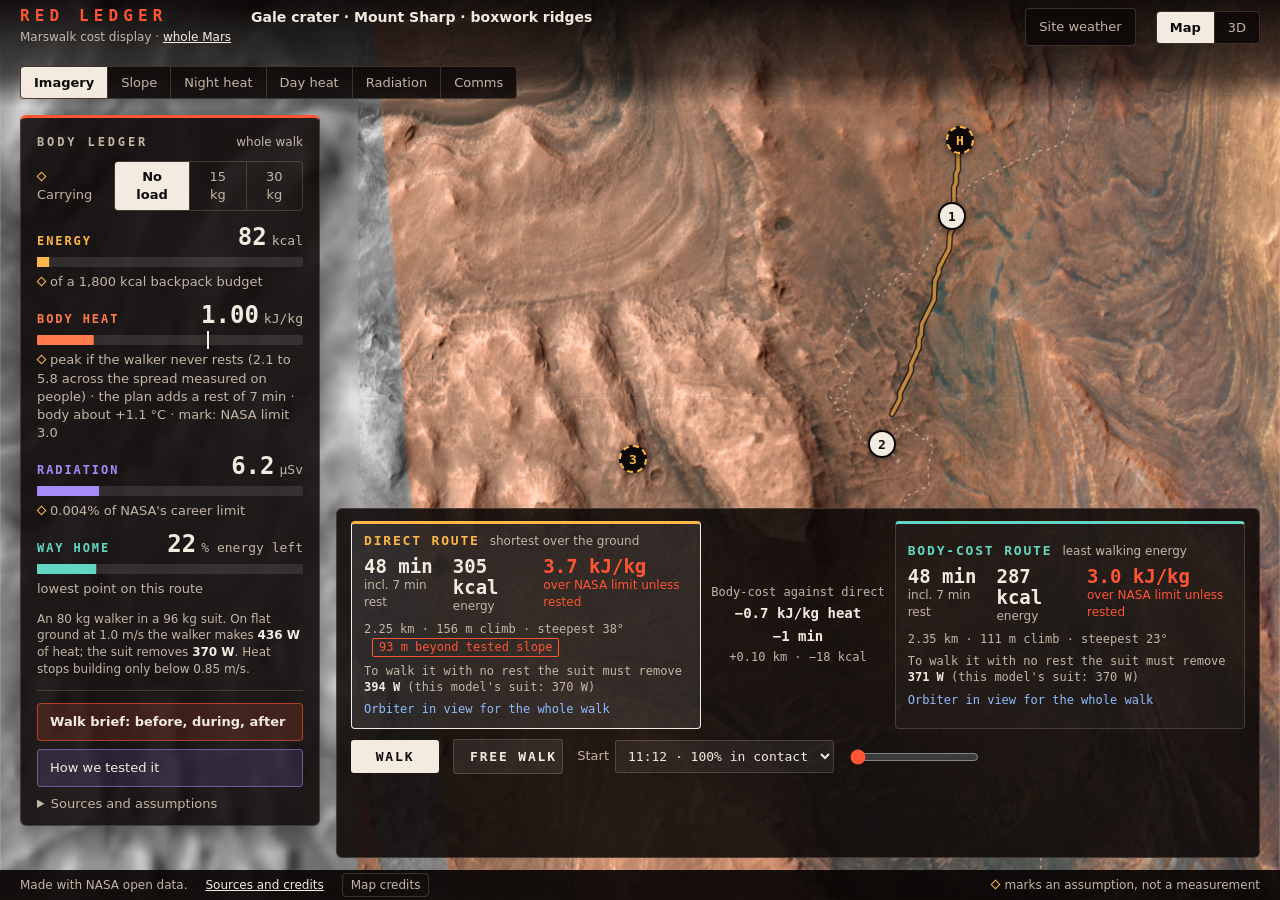
==== classic.html @ f084a5d5 "Start the story redesign: Mars is costly A scroll story over the 3D ground replaces the one-screen p" ====
<!doctype html>
<html lang="en">
<head>
  <meta charset="utf-8">
  <meta name="viewport" content="width=device-width, initial-scale=1">
  <title>Red Ledger: what a Marswalk costs the body</title>
  <meta name="description" content="A helmet display for one Marswalk at Gale crater. Every route is priced in energy, heat, radiation dose and the way back. Made with NASA open data.">
  <link rel="stylesheet" href="vendor/leaflet/leaflet.css">
  <link rel="stylesheet" href="css/view3d.css">
  <link rel="stylesheet" href="css/hud.css">
</head>
<body class="booting">
  <div id="map" aria-label="Map of the walk area at Gale crater, Mars"></div>
  <div id="view3d" hidden></div>
  <div class="visor" aria-hidden="true"></div>

  <header class="top">
    <div class="brand">
      <span class="brand-mark">RED LEDGER</span>
      <span class="brand-sub">Marswalk cost display · <a href="globe.html">whole Mars</a></span>
    </div>
    <div class="site">
      <span class="site-name">Gale crater · Mount Sharp · boxwork ridges</span>
      <span class="site-coord" id="cursor-coord"></span>
    </div>
    <details class="chip-pop" id="weather">
      <summary>Site weather</summary>
      <div class="pop" id="weather-body"></div>
    </details>
    <nav class="overlays" id="views" aria-label="View">
      <button type="button" id="view-map" aria-pressed="true">Map</button>
      <button type="button" id="view-3d" aria-pressed="false" title="The walk on real terrain (key V)">3D</button>
      <button type="button" id="view-follow" aria-pressed="false" hidden>Follow</button>
      <button type="button" id="view-height" aria-pressed="false" hidden>Height ×2</button>
    </nav>
    <nav class="overlays" id="overlays" aria-label="Map overlay"></nav>
  </header>

  <main class="hud">
  <aside class="ledger" aria-label="Body cost along the route">
    <header class="ledger-head">
      <h2>Body ledger</h2>
      <span class="ledger-mode" id="ledger-mode"></span>
    </header>
    <div class="loads">
      <span><i class="assume"></i>Carrying</span>
      <nav id="loads" aria-label="Carried load"></nav>
    </div>
    <div class="bars" id="bars"></div>
    <div class="legend" id="legend" hidden>
      <span class="legend-title" id="legend-title"></span>
      <canvas id="legend-strip" width="200" height="8"></canvas>
      <span class="legend-ticks" id="legend-ticks"></span>
    </div>
    <p class="ledger-note" id="ledger-note">Loading the terrain…</p>
    <div class="ledger-foot">
      <button type="button" id="brief-open" class="brief-open">Walk brief: before, during, after</button>
      <button type="button" id="proof-open">How we tested it</button>
      <details class="sources" id="sources">
        <summary>Sources and assumptions</summary>
        <ul id="sources-list"></ul>
      </details>
    </div>
  </aside>

  <aside class="target" id="target" aria-label="Selected stop" hidden>
    <figure id="target-photo" hidden>
      <img id="target-img" alt="">
      <button id="target-swap" type="button"></button>
      <figcaption id="target-caption"></figcaption>
    </figure>
    <div class="target-body">
      <h3 id="target-name"></h3>
      <p id="target-text"></p>
      <p class="credit" id="target-credit"></p>
    </div>
    <button type="button" class="close" id="target-close" aria-label="Close">×</button>
  </aside>

  <section class="walk" aria-label="Route comparison and walk control">
    <div class="routes" id="routes"></div>
    <div class="scrub">
      <button id="play" type="button" disabled>Walk</button>
      <button id="free" type="button" class="quiet" disabled title="Steer the walker yourself with the arrow keys; the body model runs on the ground you choose">Free walk</button>
      <label class="start" id="start-wrap">Start <select id="start-time" title="Local time on Mars when the walk starts. The share is how much of the body-cost route has a relay orbiter in view."></select></label>
      <input id="progress" type="range" min="0" max="1000" value="0" disabled aria-label="Position along the route">
      <span id="progress-text" class="mono"></span>
    </div>
    <canvas id="profile" aria-label="Elevation profile of the route"></canvas>
  </section>
  </main>

  <dialog class="proof sheet" id="proof" aria-label="Tests of the model against measurements">
    <header>
      <h2>How we tested our own claims</h2>
      <button type="button" class="close" id="proof-close" aria-label="Close">×</button>
    </header>
    <div id="proof-body"></div>
  </dialog>

  <dialog class="proof sheet" id="brief" aria-label="Walk brief">
    <header>
      <h2>Walk brief</h2>
      <button type="button" class="close" id="brief-close" aria-label="Close">×</button>
    </header>
    <div id="brief-body"></div>
  </dialog>

  <footer class="foot">
    <span>Made with NASA open data.</span>
    <a href="CREDITS.md">Sources and credits</a>
    <details class="chip-pop up" id="map-credits">
      <summary>Map credits</summary>
      <div class="pop" id="map-credits-body"></div>
    </details>
    <span class="assume-key"><i class="assume"></i>marks an assumption, not a measurement</span>
  </footer>

  <script src="vendor/leaflet/leaflet.js"></script>
  <script type="module" src="js/app.js"></script>
</body>
</html>
---- vendor/leaflet/leaflet.css ----
/* required styles */

.leaflet-pane,
.leaflet-tile,
.leaflet-marker-icon,
.leaflet-marker-shadow,
.leaflet-tile-container,
.leaflet-pane > svg,
.leaflet-pane > canvas,
.leaflet-zoom-box,
.leaflet-image-layer,
.leaflet-layer {
	position: absolute;
	left: 0;
	top: 0;
	}
.leaflet-container {
	overflow: hidden;
	}
.leaflet-tile,
.leaflet-marker-icon,
.leaflet-marker-shadow {
	-webkit-user-select: none;
	   -moz-user-select: none;
	        user-select: none;
	  -webkit-user-drag: none;
	}
/* Prevents IE11 from highlighting tiles in blue */
.leaflet-tile::selection {
	background: transparent;
}
/* Safari renders non-retina tile on retina better with this, but Chrome is worse */
.leaflet-safari .leaflet-tile {
	image-rendering: -webkit-optimize-contrast;
	}
/* hack that prevents hw layers "stretching" when loading new tiles */
.leaflet-safari .leaflet-tile-container {
	width: 1600px;
	height: 1600px;
	-webkit-transform-origin: 0 0;
	}
.leaflet-marker-icon,
.leaflet-marker-shadow {
	display: block;
	}
/* .leaflet-container svg: reset svg max-width decleration shipped in Joomla! (joomla.org) 3.x */
/* .leaflet-container img: map is broken in FF if you have max-width: 100% on tiles */
.leaflet-container .leaflet-overlay-pane svg {
	max-width: none !important;
	max-height: none !important;
	}
.leaflet-container .leaflet-marker-pane img,
.leaflet-container .leaflet-shadow-pane img,
.leaflet-container .leaflet-tile-pane img,
.leaflet-container img.leaflet-image-layer,
.leaflet-container .leaflet-tile {
	max-width: none !important;
	max-height: none !important;
	width: auto;
	padding: 0;
	}

.leaflet-container img.leaflet-tile {
	/* See: https://bugs.chromium.org/p/chromium/issues/detail?id=600120 */
	mix-blend-mode: plus-lighter;
}

.leaflet-container.leaflet-touch-zoom {
	-ms-touch-action: pan-x pan-y;
	touch-action: pan-x pan-y;
	}
.leaflet-container.leaflet-touch-drag {
	-ms-touch-action: pinch-zoom;
	/* Fallback for FF which doesn't support pinch-zoom */
	touch-action: none;
	touch-action: pinch-zoom;
}
.leaflet-container.leaflet-touch-drag.leaflet-touch-zoom {
	-ms-touch-action: none;
	touch-action: none;
}
.leaflet-container {
	-webkit-tap-highlight-color: transparent;
}
.leaflet-container a {
	-webkit-tap-highlight-color: rgba(51, 181, 229, 0.4);
}
.leaflet-tile {
	filter: inherit;
	visibility: hidden;
	}
.leaflet-tile-loaded {
	visibility: inherit;
	}
.leaflet-zoom-box {
	width: 0;
	height: 0;
	-moz-box-sizing: border-box;
	     box-sizing: border-box;
	z-index: 800;
	}
/* workaround for https://bugzilla.mozilla.org/show_bug.cgi?id=888319 */
.leaflet-overlay-pane svg {
	-moz-user-select: none;
	}

.leaflet-pane         { z-index: 400; }

.leaflet-tile-pane    { z-index: 200; }
.leaflet-overlay-pane { z-index: 400; }
.leaflet-shadow-pane  { z-index: 500; }
.leaflet-marker-pane  { z-index: 600; }
.leaflet-tooltip-pane   { z-index: 650; }
.leaflet-popup-pane   { z-index: 700; }

.leaflet-map-pane canvas { z-index: 100; }
.leaflet-map-pane svg    { z-index: 200; }

.leaflet-vml-shape {
	width: 1px;
	height: 1px;
	}
.lvml {
	behavior: url(#default#VML);
	display: inline-block;
	position: absolute;
	}


/* control positioning */

.leaflet-control {
	position: relative;
	z-index: 800;
	pointer-events: visiblePainted; /* IE 9-10 doesn't have auto */
	pointer-events: auto;
	}
.leaflet-top,
.leaflet-bottom {
	position: absolute;
	z-index: 1000;
	pointer-events: none;
	}
.leaflet-top {
	top: 0;
	}
.leaflet-right {
	right: 0;
	}
.leaflet-bottom {
	bottom: 0;
	}
.leaflet-left {
	left: 0;
	}
.leaflet-control {
	float: left;
	clear: both;
	}
.leaflet-right .leaflet-control {
	float: right;
	}
.leaflet-top .leaflet-control {
	margin-top: 10px;
	}
.leaflet-bottom .leaflet-control {
	margin-bottom: 10px;
	}
.leaflet-left .leaflet-control {
	margin-left: 10px;
	}
.leaflet-right .leaflet-control {
	margin-right: 10px;
	}


/* zoom and fade animations */

.leaflet-fade-anim .leaflet-popup {
	opacity: 0;
	-webkit-transition: opacity 0.2s linear;
	   -moz-transition: opacity 0.2s linear;
	        transition: opacity 0.2s linear;
	}
.leaflet-fade-anim .leaflet-map-pane .leaflet-popup {
	opacity: 1;
	}
.leaflet-zoom-animated {
	-webkit-transform-origin: 0 0;
	    -ms-transform-origin: 0 0;
	        transform-origin: 0 0;
	}
svg.leaflet-zoom-animated {
	will-change: transform;
}

.leaflet-zoom-anim .leaflet-zoom-animated {
	-webkit-transition: -webkit-transform 0.25s cubic-bezier(0,0,0.25,1);
	   -moz-transition:    -moz-transform 0.25s cubic-bezier(0,0,0.25,1);
	        transition:         transform 0.25s cubic-bezier(0,0,0.25,1);
	}
.leaflet-zoom-anim .leaflet-tile,
.leaflet-pan-anim .leaflet-tile {
	-webkit-transition: none;
	   -moz-transition: none;
	        transition: none;
	}

.leaflet-zoom-anim .leaflet-zoom-hide {
	visibility: hidden;
	}


/* cursors */

.leaflet-interactive {
	cursor: pointer;
	}
.leaflet-grab {
	cursor: -webkit-grab;
	cursor:    -moz-grab;
	cursor:         grab;
	}
.leaflet-crosshair,
.leaflet-crosshair .leaflet-interactive {
	cursor: crosshair;
	}
.leaflet-popup-pane,
.leaflet-control {
	cursor: auto;
	}
.leaflet-dragging .leaflet-grab,
.leaflet-dragging .leaflet-grab .leaflet-interactive,
.leaflet-dragging .leaflet-marker-draggable {
	cursor: move;
	cursor: -webkit-grabbing;
	cursor:    -moz-grabbing;
	cursor:         grabbing;
	}

/* marker & overlays interactivity */
.leaflet-marker-icon,
.leaflet-marker-shadow,
.leaflet-image-layer,
.leaflet-pane > svg path,
.leaflet-tile-container {
	pointer-events: none;
	}

.leaflet-marker-icon.leaflet-interactive,
.leaflet-image-layer.leaflet-interactive,
.leaflet-pane > svg path.leaflet-interactive,
svg.leaflet-image-layer.leaflet-interactive path {
	pointer-events: visiblePainted; /* IE 9-10 doesn't have auto */
	pointer-events: auto;
	}

/* visual tweaks */

.leaflet-container {
	background: #ddd;
	outline-offset: 1px;
	}
.leaflet-container a {
	color: #0078A8;
	}
.leaflet-zoom-box {
	border: 2px dotted #38f;
	background: rgba(255,255,255,0.5);
	}


/* general typography */
.leaflet-container {
	font-family: "Helvetica Neue", Arial, Helvetica, sans-serif;
	font-size: 12px;
	font-size: 0.75rem;
	line-height: 1.5;
	}


/* general toolbar styles */

.leaflet-bar {
	box-shadow: 0 1px 5px rgba(0,0,0,0.65);
	border-radius: 4px;
	}
.leaflet-bar a {
	background-color: #fff;
	border-bottom: 1px solid #ccc;
	width: 26px;
	height: 26px;
	line-height: 26px;
	display: block;
	text-align: center;
	text-decoration: none;
	color: black;
	}
.leaflet-bar a,
.leaflet-control-layers-toggle {
	background-position: 50% 50%;
	background-repeat: no-repeat;
	display: block;
	}
.leaflet-bar a:hover,
.leaflet-bar a:focus {
	background-color: #f4f4f4;
	}
.leaflet-bar a:first-child {
	border-top-left-radius: 4px;
	border-top-right-radius: 4px;
	}
.leaflet-bar a:last-child {
	border-bottom-left-radius: 4px;
	border-bottom-right-radius: 4px;
	border-bottom: none;
	}
.leaflet-bar a.leaflet-disabled {
	cursor: default;
	background-color: #f4f4f4;
	color: #bbb;
	}

.leaflet-touch .leaflet-bar a {
	width: 30px;
	height: 30px;
	line-height: 30px;
	}
.leaflet-touch .leaflet-bar a:first-child {
	border-top-left-radius: 2px;
	border-top-right-radius: 2px;
	}
.leaflet-touch .leaflet-bar a:last-child {
	border-bottom-left-radius: 2px;
	border-bottom-right-radius: 2px;
	}

/* zoom control */

.leaflet-control-zoom-in,
.leaflet-control-zoom-out {
	font: bold 18px 'Lucida Console', Monaco, monospace;
	text-indent: 1px;
	}

.leaflet-touch .leaflet-control-zoom-in, .leaflet-touch .leaflet-control-zoom-out  {
	font-size: 22px;
	}


/* layers control */

.leaflet-control-layers {
	box-shadow: 0 1px 5px rgba(0,0,0,0.4);
	background: #fff;
	border-radius: 5px;
	}
.leaflet-control-layers-toggle {
	background-image: url(images/layers.png);
	width: 36px;
	height: 36px;
	}
.leaflet-retina .leaflet-control-layers-toggle {
	background-image: url(images/layers-2x.png);
	background-size: 26px 26px;
	}
.leaflet-touch .leaflet-control-layers-toggle {
	width: 44px;
	height: 44px;
	}
.leaflet-control-layers .leaflet-control-layers-list,
.leaflet-control-layers-expanded .leaflet-control-layers-toggle {
	display: none;
	}
.leaflet-control-layers-expanded .leaflet-control-layers-list {
	display: block;
	position: relative;
	}
.leaflet-control-layers-expanded {
	padding: 6px 10px 6px 6px;
	color: #333;
	background: #fff;
	}
.leaflet-control-layers-scrollbar {
	overflow-y: scroll;
	overflow-x: hidden;
	padding-right: 5px;
	}
.leaflet-control-layers-selector {
	margin-top: 2px;
	position: relative;
	top: 1px;
	}
.leaflet-control-layers label {
	display: block;
	font-size: 13px;
	font-size: 1.08333em;
	}
.leaflet-control-layers-separator {
	height: 0;
	border-top: 1px solid #ddd;
	margin: 5px -10px 5px -6px;
	}

/* Default icon URLs */
.leaflet-default-icon-path { /* used only in path-guessing heuristic, see L.Icon.Default */
	background-image: url(images/marker-icon.png);
	}


/* attribution and scale controls */

.leaflet-container .leaflet-control-attribution {
	background: #fff;
	background: rgba(255, 255, 255, 0.8);
	margin: 0;
	}
.leaflet-control-attribution,
.leaflet-control-scale-line {
	padding: 0 5px;
	color: #333;
	line-height: 1.4;
	}
.leaflet-control-attribution a {
	text-decoration: none;
	}
.leaflet-control-attribution a:hover,
.leaflet-control-attribution a:focus {
	text-decoration: underline;
	}
.leaflet-attribution-flag {
	display: inline !important;
	vertical-align: baseline !important;
	width: 1em;
	height: 0.6669em;
	}
.leaflet-left .leaflet-control-scale {
	margin-left: 5px;
	}
.leaflet-bottom .leaflet-control-scale {
	margin-bottom: 5px;
	}
.leaflet-control-scale-line {
	border: 2px solid #777;
	border-top: none;
	line-height: 1.1;
	padding: 2px 5px 1px;
	white-space: nowrap;
	-moz-box-sizing: border-box;
	     box-sizing: border-box;
	background: rgba(255, 255, 255, 0.8);
	text-shadow: 1px 1px #fff;
	}
.leaflet-control-scale-line:not(:first-child) {
	border-top: 2px solid #777;
	border-bottom: none;
	margin-top: -2px;
	}
.leaflet-control-scale-line:not(:first-child):not(:last-child) {
	border-bottom: 2px solid #777;
	}

.leaflet-touch .leaflet-control-attribution,
.leaflet-touch .leaflet-control-layers,
.leaflet-touch .leaflet-bar {
	box-shadow: none;
	}
.leaflet-touch .leaflet-control-layers,
.leaflet-touch .leaflet-bar {
	border: 2px solid rgba(0,0,0,0.2);
	background-clip: padding-box;
	}


/* popup */

.leaflet-popup {
	position: absolute;
	text-align: center;
	margin-bottom: 20px;
	}
.leaflet-popup-content-wrapper {
	padding: 1px;
	text-align: left;
	border-radius: 12px;
	}
.leaflet-popup-content {
	margin: 13px 24px 13px 20px;
	line-height: 1.3;
	font-size: 13px;
	font-size: 1.08333em;
	min-height: 1px;
	}
.leaflet-popup-content p {
	margin: 17px 0;
	margin: 1.3em 0;
	}
.leaflet-popup-tip-container {
	width: 40px;
	height: 20px;
	position: absolute;
	left: 50%;
	margin-top: -1px;
	margin-left: -20px;
	overflow: hidden;
	pointer-events: none;
	}
.leaflet-popup-tip {
	width: 17px;
	height: 17px;
	padding: 1px;

	margin: -10px auto 0;
	pointer-events: auto;

	-webkit-transform: rotate(45deg);
	   -moz-transform: rotate(45deg);
	    -ms-transform: rotate(45deg);
	        transform: rotate(45deg);
	}
.leaflet-popup-content-wrapper,
.leaflet-popup-tip {
	background: white;
	color: #333;
	box-shadow: 0 3px 14px rgba(0,0,0,0.4);
	}
.leaflet-container a.leaflet-popup-close-button {
	position: absolute;
	top: 0;
	right: 0;
	border: none;
	text-align: center;
	width: 24px;
	height: 24px;
	font: 16px/24px Tahoma, Verdana, sans-serif;
	color: #757575;
	text-decoration: none;
	background: transparent;
	}
.leaflet-container a.leaflet-popup-close-button:hover,
.leaflet-container a.leaflet-popup-close-button:focus {
	color: #585858;
	}
.leaflet-popup-scrolled {
	overflow: auto;
	}

.leaflet-oldie .leaflet-popup-content-wrapper {
	-ms-zoom: 1;
	}
.leaflet-oldie .leaflet-popup-tip {
	width: 24px;
	margin: 0 auto;

	-ms-filter: "progid:DXImageTransform.Microsoft.Matrix(M11=0.70710678, M12=0.70710678, M21=-0.70710678, M22=0.70710678)";
	filter: progid:DXImageTransform.Microsoft.Matrix(M11=0.70710678, M12=0.70710678, M21=-0.70710678, M22=0.70710678);
	}

.leaflet-oldie .leaflet-control-zoom,
.leaflet-oldie .leaflet-control-layers,
.leaflet-oldie .leaflet-popup-content-wrapper,
.leaflet-oldie .leaflet-popup-tip {
	border: 1px solid #999;
	}


/* div icon */

.leaflet-div-icon {
	background: #fff;
	border: 1px solid #666;
	}


/* Tooltip */
/* Base styles for the element that has a tooltip */
.leaflet-tooltip {
	position: absolute;
	padding: 6px;
	background-color: #fff;
	border: 1px solid #fff;
	border-radius: 3px;
	color: #222;
	white-space: nowrap;
	-webkit-user-select: none;
	-moz-user-select: none;
	-ms-user-select: none;
	user-select: none;
	pointer-events: none;
	box-shadow: 0 1px 3px rgba(0,0,0,0.4);
	}
.leaflet-tooltip.leaflet-interactive {
	cursor: pointer;
	pointer-events: auto;
	}
.leaflet-tooltip-top:before,
.leaflet-tooltip-bottom:before,
.leaflet-tooltip-left:before,
.leaflet-tooltip-right:before {
	position: absolute;
	pointer-events: none;
	border: 6px solid transparent;
	background: transparent;
	content: "";
	}

/* Directions */

.leaflet-tooltip-bottom {
	margin-top: 6px;
}
.leaflet-tooltip-top {
	margin-top: -6px;
}
.leaflet-tooltip-bottom:before,
.leaflet-tooltip-top:before {
	left: 50%;
	margin-left: -6px;
	}
.leaflet-tooltip-top:before {
	bottom: 0;
	margin-bottom: -12px;
	border-top-color: #fff;
	}
.leaflet-tooltip-bottom:before {
	top: 0;
	margin-top: -12px;
	margin-left: -6px;
	border-bottom-color: #fff;
	}
.leaflet-tooltip-left {
	margin-left: -6px;
}
.leaflet-tooltip-right {
	margin-left: 6px;
}
.leaflet-tooltip-left:before,
.leaflet-tooltip-right:before {
	top: 50%;
	margin-top: -6px;
	}
.leaflet-tooltip-left:before {
	right: 0;
	margin-right: -12px;
	border-left-color: #fff;
	}
.leaflet-tooltip-right:before {
	left: 0;
	margin-left: -12px;
	border-right-color: #fff;
	}

/* Printing */

@media print {
	/* Prevent printers from removing background-images of controls. */
	.leaflet-control {
		-webkit-print-color-adjust: exact;
		print-color-adjust: exact;
		}
	}
---- css/view3d.css ----
/* Styles for the 3D view. Everything lives inside .v3d-root, which fills the
   container the page gives it. The variables match css/hud.css; the fallbacks
   let this file work on its own. */

/* The 3D view fades in over the map when it opens, so the flat map seems
   to tilt into the ground instead of cutting to it. */
.v3d-root {
  position: absolute;
  inset: 0;
  overflow: hidden;
  transition: opacity 350ms var(--ease-out, cubic-bezier(0.23, 1, 0.32, 1));
  background: var(--bg, #0c0908);
  color: var(--text, #f3ebe0);
  font: 12px/1.4 var(--sans, system-ui, -apple-system, "Segoe UI", Roboto, "Noto Sans", sans-serif);
}

.v3d-canvas {
  position: absolute;
  inset: 0;
  width: 100%;
  height: 100%;
  display: block;
  touch-action: none;
  cursor: grab;
}
.v3d-canvas:active { cursor: grabbing; }

/* Shown instead of the view when WebGL is missing. */
.v3d-msg {
  position: absolute;
  inset: 0;
  margin: 0;
  display: grid;
  place-items: center;
  padding: 24px;
  text-align: center;
  color: var(--dim, #c4b5a5);
  font-size: 15px;
}

.v3d-badge {
  position: absolute;
  top: 78px;
  right: 20px;
  padding: 6px 10px;
  border: 1px solid var(--amber, #ffb547);
  border-radius: 4px;
  background: var(--panel, rgba(14, 10, 8, 0.88));
  color: var(--amber, #ffb547);
  font: 700 13px/1 var(--mono, ui-monospace, "DejaVu Sans Mono", Menlo, Consolas, monospace);
  letter-spacing: 0.06em;
  pointer-events: none;
}
.v3d-badge[hidden] { display: none; }

.v3d-compass {
  position: absolute;
  top: 78px;
  left: 20px;
  width: 44px;
  height: 44px;
  border: 1px solid var(--line, rgba(255, 214, 190, 0.18));
  border-radius: 50%;
  background: var(--panel-quiet, rgba(14, 10, 8, 0.72));
  pointer-events: none;
}
/* The needle turns so its red end points at north on screen. */
.v3d-compass-needle {
  position: absolute;
  inset: 5px;
  transform-origin: 50% 50%;
}
.v3d-compass-needle::before {
  content: "N";
  position: absolute;
  top: -1px;
  left: 0;
  right: 0;
  text-align: center;
  font: 700 11px/1 var(--mono, ui-monospace, "DejaVu Sans Mono", Menlo, Consolas, monospace);
  color: var(--red, #ff5533);
}
.v3d-compass-needle::after {
  content: "";
  position: absolute;
  top: 14px;
  bottom: 4px;
  left: calc(50% - 1px);
  width: 2px;
  background: linear-gradient(to bottom, var(--red, #ff5533), var(--dim, #c4b5a5));
  border-radius: 1px;
}

.v3d-credit,
.v3d-hint {
  position: absolute;
  padding: 3px 8px;
  border-radius: 3px;
  background: var(--panel-quiet, rgba(14, 10, 8, 0.72));
  color: var(--dim, #c4b5a5);
  font-size: 11px;
  pointer-events: none;
}
.v3d-credit { left: 20px; bottom: 40px; max-width: calc(100% - 40px); }
.v3d-hint { right: 20px; bottom: 40px; }

@media (max-width: 700px) {
  .v3d-hint { display: none; }
  .v3d-credit { bottom: 8px; left: 8px; font-size: 10px; }
  .v3d-badge { right: 8px; }
  .v3d-compass { left: 8px; }
}

/* One line of render facts, only added when the page address has "v3debug". */
.v3d-debug {
  position: absolute;
  left: 0;
  right: 0;
  bottom: 64px; /* above the credit line and the hint */
  padding: 3px 8px;
  background: rgba(0, 0, 0, 0.75);
  color: #bfe;
  font: 10px/1.3 var(--mono, ui-monospace, "DejaVu Sans Mono", Menlo, Consolas, monospace);
  overflow-wrap: anywhere;
  pointer-events: none;
  z-index: 5;
}

@starting-style { .v3d-root { opacity: 0; } }
/* Opened with the V key: no fade. */
.v3d-instant .v3d-root { transition: none; }
---- css/hud.css ----
:root {
  --bg: #0c0908;
  --panel: rgba(14, 10, 8, 0.88);
  --panel-quiet: rgba(14, 10, 8, 0.72);
  --line: rgba(255, 214, 190, 0.18);
  --text: #f3ebe0;
  --dim: #c4b5a5;
  --red: #ff5533;
  --amber: #ffb547;
  --ok: #63d6c1;
  --violet: #a78bfa;
  --mono: ui-monospace, "SFMono-Regular", "DejaVu Sans Mono", Menlo, Consolas, monospace;
  --sans: system-ui, -apple-system, "Segoe UI", Roboto, "Noto Sans", sans-serif;
  --left: clamp(300px, 22vw, 400px);
  --right: clamp(280px, 20vw, 360px);
  --top: 64px;
  --foot: 30px;
  --gap: 16px;
  /* Motion curves. Strong ease-out for things that enter or leave, ease-in-out
     for things that move on screen. */
  --ease-out: cubic-bezier(0.23, 1, 0.32, 1);
  --ease-in-out: cubic-bezier(0.77, 0, 0.175, 1);
}

/* Going from the globe to the walk page, the browser blends the two pages
   instead of cutting (where it can). */
@view-transition { navigation: auto; }

* { box-sizing: border-box; }

html, body {
  height: 100%;
  margin: 0;
  background: var(--bg);
  color: var(--text);
  font: 15px/1.4 var(--sans);
  overflow: hidden;
}

.mono { font-family: var(--mono); }
a { color: var(--text); }
button { font: inherit; color: inherit; }
:focus-visible { outline: 2px solid var(--amber); outline-offset: 2px; }

/* z-index 0 keeps every map layer under the 3D view and the panels. */
#map { position: fixed; inset: 0; z-index: 0; background: #17100d; }
#view3d { position: fixed; inset: 0; z-index: 300; }
#view3d[hidden] { display: none; }

/* The helmet: darkens the edges so the map reads as seen through a visor. */
.visor {
  position: fixed;
  inset: 0;
  pointer-events: none;
  z-index: 400;
  background: radial-gradient(ellipse 125% 100% at 50% 48%, transparent 70%, rgba(8, 5, 4, 0.35) 88%, rgba(5, 3, 2, 0.55) 100%);
  box-shadow: inset 0 0 0 1px var(--line);
}

.top, .foot { position: fixed; z-index: 500; }

/* The panels sit in one grid between the top bar and the footer, so they
   can never lie on top of each other, whatever the screen. Wide screens:
   the ledger on the left at full height, the walk panel along the bottom,
   the stop card top right, the map free in the middle. --top and --foot
   are set from the real height of the bars by the script. */
.hud {
  position: fixed;
  top: var(--top); bottom: var(--foot); left: 0; right: 0;
  z-index: 500;
  display: grid;
  grid-template-columns: var(--left) minmax(0, 1fr) var(--right);
  grid-template-rows: minmax(0, 1fr) auto;
  gap: 12px 16px;
  padding: 8px 20px 12px;
  pointer-events: none;
}
.hud > * { pointer-events: auto; min-width: 0; }

/* Panels arrive one after the other when the page starts. Until then a
   cover in the page colour hides the bare map, so the page opens the way the
   globe page left off: dark. */
.top, .ledger, .walk { transition: opacity 500ms var(--ease-out), transform 500ms var(--ease-out); }
.booting .top { opacity: 0; transform: translateY(-8px); }
.booting .ledger { opacity: 0; transform: translateX(-12px); }
.booting .walk { opacity: 0; transform: translateY(12px); }
.top { transition-delay: 100ms; }
.ledger { transition-delay: 200ms; }
.walk { transition-delay: 300ms; }
body::before {
  content: "";
  position: fixed;
  inset: 0;
  z-index: 2000;
  background: var(--bg);
  pointer-events: none;
  opacity: 0;
  transition: opacity 450ms var(--ease-out);
}
body.booting::before { opacity: 1; animation: cover-lift 450ms var(--ease-out) 6s forwards; }
/* If the page never finishes starting, the map still shows after 6 s. */
@keyframes cover-lift { to { opacity: 0; } }

/* Top bar */

.top {
  top: 0; left: 0; right: 0;
  min-height: 56px;
  flex-wrap: wrap;
  row-gap: 6px;
  display: flex;
  align-items: center;
  gap: 20px;
  padding: 8px 20px;
  background: linear-gradient(to bottom, rgba(8, 5, 4, 0.92), rgba(8, 5, 4, 0.6) 70%, transparent);
}

.brand { display: flex; flex-direction: column; flex: none; }
.brand-mark { font: 700 16px/1 var(--mono); letter-spacing: 0.32em; color: var(--red); white-space: nowrap; }
.brand-sub { font-size: 12px; color: var(--dim); margin-top: 5px; }

.site { display: flex; flex-direction: column; min-width: 0; margin-right: auto; }
.site-name { font-weight: 600; white-space: nowrap; overflow: hidden; text-overflow: ellipsis; }
.site-coord { font: 12px/1.5 var(--mono); color: var(--dim); min-height: 18px; white-space: nowrap; }

.overlays { display: flex; flex: none; border: 1px solid var(--line); border-radius: 4px; overflow: hidden; background: var(--panel); }
.overlays button {
  padding: 9px 13px;
  font: 13px/1 var(--sans);
  color: var(--dim);
  background: none;
  border: 0;
  border-left: 1px solid var(--line);
  cursor: pointer;
}
.overlays button:first-child { border-left: 0; }
.overlays button[aria-pressed="true"] { color: var(--bg); background: var(--text); font-weight: 600; }

/* A small label that opens a note: site weather, map credits. */
.chip-pop { position: relative; flex: none; }
.chip-pop summary {
  list-style: none;
  padding: 9px 13px;
  font-size: 13px;
  color: var(--dim);
  background: var(--panel);
  border: 1px solid var(--line);
  border-radius: 4px;
  cursor: pointer;
}
.chip-pop summary::-webkit-details-marker { display: none; }
.chip-pop[open] summary { color: var(--text); border-color: var(--text); }
.pop {
  position: absolute;
  top: calc(100% + 8px); right: 0;
  width: 320px;
  padding: 12px 14px;
  font-size: 13px;
  color: var(--dim);
  background: var(--panel);
  border: 1px solid var(--line);
  border-radius: 6px;
  z-index: 10;
}
.chip-pop.up .pop { top: auto; bottom: calc(100% + 8px); left: 0; right: auto; width: 440px; }
.pop b { color: var(--text); font: 600 14px/1.5 var(--mono); }
.pop p { margin: 0 0 6px; }
.pop p:last-child { margin: 0; }

/* Body ledger: the centre of the page */

.ledger {
  grid-column: 1;
  grid-row: 1 / 3;
  align-self: start;
  max-height: 100%;
  overflow-y: auto;
  padding: 16px 16px 12px;
  background: var(--panel);
  border: 1px solid var(--line);
  border-top: 3px solid var(--red);
  border-radius: 6px;
  box-shadow: 0 10px 30px rgba(0, 0, 0, 0.45);
}
.ledger-head { display: flex; justify-content: space-between; align-items: baseline; margin-bottom: 14px; }
.ledger h2 { margin: 0; font: 600 12px/1 var(--mono); letter-spacing: 0.24em; text-transform: uppercase; color: var(--dim); }
.ledger-mode { font-size: 12px; color: var(--dim); }

.bar { --hue: var(--ok); margin-bottom: 16px; }
.bar-head { display: flex; justify-content: space-between; align-items: baseline; gap: 8px; }
.bar-name { font: 600 12px/1 var(--mono); letter-spacing: 0.16em; text-transform: uppercase; color: var(--hue); }
.bar-value { font: 600 28px/1 var(--mono); font-variant-numeric: tabular-nums; white-space: nowrap; }
.bar-value small { margin-left: 5px; font-size: 13px; font-weight: 400; color: var(--dim); }
.bar-track { position: relative; height: 12px; margin: 8px 0 6px; background: rgba(255, 255, 255, 0.1); border-radius: 2px; }
/* Drawn with scaleX, not width, so a moving bar does not lay out the page again. */
.bar-fill { height: 100%; width: 100%; transform: scaleX(0); transform-origin: left; background: var(--hue); border-radius: 2px; }
.bar-limit { position: absolute; top: -4px; bottom: -4px; width: 2px; background: var(--text); }
/* Near the limit: amber, so the warning still shows when motion is off. */
.bar[data-state="warn"] .bar-fill { background: var(--amber); }
.bar[data-state="warn"] .bar-value { color: var(--amber); }
.bar[data-state="warn"] .bar-limit { animation: tick 1s ease-in-out infinite; }
.bar[data-state="over"] .bar-fill { background: var(--red); }
.bar[data-state="over"] .bar-value { color: var(--red); }
.bar-note { font-size: 13px; color: var(--dim); }
@keyframes tick { 50% { opacity: 0.25; } }

/* Anything not measured or published gets this mark. */
.assume {
  display: inline-block;
  width: 7px; height: 7px;
  margin: 0 5px 1px 1px;
  border: 1px solid var(--amber);
  transform: rotate(45deg);
}

.legend { display: grid; grid-template-columns: auto 1fr; align-items: center; gap: 2px 10px; margin: 2px 0 12px; padding-top: 12px; border-top: 1px solid var(--line); }
.legend[hidden] { display: none; }
.legend-title { font: 600 12px/1 var(--mono); letter-spacing: 0.14em; text-transform: uppercase; color: var(--dim); }
#legend-strip { width: 100%; height: 8px; border-radius: 2px; background: rgba(255, 255, 255, 0.08); }
.legend-ticks { grid-column: 2; display: flex; justify-content: space-between; font: 11px/1.3 var(--mono); color: var(--dim); }

.ledger-note { margin: 0 0 12px; font-size: 12px; color: var(--dim); }
.ledger-foot { display: flex; flex-direction: column; gap: 8px; padding-top: 12px; border-top: 1px solid var(--line); }
.ledger-foot button {
  padding: 9px 12px;
  font-size: 13px;
  text-align: left;
  background: rgba(167, 139, 250, 0.14);
  border: 1px solid rgba(167, 139, 250, 0.5);
  border-radius: 4px;
  cursor: pointer;
}
.sources summary { font-size: 13px; color: var(--dim); cursor: pointer; }
.sources ul { margin: 8px 0 0; padding: 0; list-style: none; }
.sources li { margin-bottom: 9px; font-size: 12px; color: var(--dim); }
.sources li a { display: block; color: var(--text); }
.tag { display: inline-block; margin-right: 6px; padding: 1px 5px; font: 10px/1.4 var(--mono); text-transform: uppercase; letter-spacing: 0.06em; border: 1px solid var(--line); border-radius: 2px; }
.tag[data-status="assumption"] { color: var(--amber); border-color: var(--amber); }

/* Stop card */

.target {
  position: relative;
  grid-column: 3;
  grid-row: 1;
  align-self: start;
  max-height: 100%;
  overflow-y: auto;
  background: var(--panel);
  border: 1px solid var(--line);
  border-radius: 6px;
  overflow: hidden;
  animation: slide-in 250ms var(--ease-out);
}
@keyframes slide-in { from { opacity: 0; transform: translateX(16px); } }
.target figure { position: relative; margin: 0; }
/* A new photo fades in once it has loaded instead of appearing in pieces. */
#target-img { transition: opacity 200ms var(--ease-out); }
#target-img.loading { opacity: 0; transition: none; }
.target img { display: block; width: 100%; height: clamp(150px, 22vh, 220px); object-fit: cover; }
.target figcaption { padding: 8px 14px 0; font-size: 12px; color: var(--dim); }
#target-swap {
  position: absolute;
  right: 8px;
  top: calc(clamp(150px, 22vh, 220px) - 36px);
  padding: 6px 9px;
  font-size: 12px;
  background: rgba(8, 5, 4, 0.82);
  border: 1px solid var(--line);
  border-radius: 3px;
  cursor: pointer;
}
.target-body { padding: 10px 14px 14px; }
.target h3 { margin: 0 0 4px; font-size: 16px; }
.target p { margin: 0 0 6px; font-size: 13px; color: var(--dim); }
.target .credit { font-size: 12px; }
.close {
  position: absolute;
  top: 6px; right: 6px;
  width: 28px; height: 28px;
  font-size: 18px;
  line-height: 1;
  background: rgba(8, 5, 4, 0.7);
  border: 1px solid var(--line);
  border-radius: 50%;
  cursor: pointer;
}

/* Routes and walk control */

.walk {
  grid-column: 2 / 4;
  grid-row: 2;
  padding: 12px 14px;
  background: var(--panel);
  border: 1px solid var(--line);
  border-radius: 6px;
}
.routes { display: grid; grid-template-columns: 1fr auto 1fr; align-items: stretch; gap: 10px; margin-bottom: 10px; }
.route {
  padding: 10px 12px;
  text-align: left;
  background: rgba(255, 255, 255, 0.03);
  border: 1px solid var(--line);
  border-top: 3px solid var(--route);
  border-radius: 4px;
  cursor: pointer;
}
.route[aria-pressed="true"] { background: rgba(255, 255, 255, 0.09); border-color: var(--text); border-top-color: var(--route); }
.route-name { display: flex; align-items: baseline; gap: 10px; font: 600 13px/1 var(--mono); letter-spacing: 0.14em; text-transform: uppercase; color: var(--route); }
.route-name small { font: 400 12px/1 var(--sans); letter-spacing: 0; text-transform: none; color: var(--dim); }
.route-big { display: flex; gap: 22px; margin-top: 9px; }
.route-big span { font-size: 12px; color: var(--dim); }
.route-big b { display: block; font: 600 22px/1.1 var(--mono); color: var(--text); font-variant-numeric: tabular-nums; }
.route-small { margin-top: 7px; font: 12px/1.3 var(--mono); color: var(--dim); }
.route-flag { display: inline-block; margin-left: 8px; padding: 1px 6px; color: var(--red); border: 1px solid var(--red); border-radius: 2px; }
.delta { display: flex; flex-direction: column; justify-content: center; gap: 5px; min-width: 150px; font: 12px/1.25 var(--mono); color: var(--dim); text-align: center; }
.delta b { color: var(--text); font-size: 14px; }

.scrub { display: flex; align-items: center; gap: 14px; }
.scrub button {
  min-width: 88px;
  padding: 10px 16px;
  font: 600 13px/1 var(--mono);
  letter-spacing: 0.14em;
  text-transform: uppercase;
  color: var(--bg);
  background: var(--text);
  border: 0;
  border-radius: 3px;
  cursor: pointer;
}
.scrub button:disabled { opacity: 0.35; cursor: default; }
/* A small press on the main controls, so a click is felt. */
.scrub button, .route { transition: transform 120ms var(--ease-out); }
.scrub button:not(:disabled):active, .route:active { transform: scale(0.97); }
.scrub input { flex: 1; accent-color: var(--red); }
#progress-text { min-width: 300px; font-size: 13px; color: var(--dim); text-align: right; white-space: nowrap; }
#profile { display: block; width: 100%; height: clamp(44px, 7vh, 72px); margin-top: 8px; }

/* Map marks */

.stop {
  display: grid;
  place-items: center;
  font: 700 13px/1 var(--mono);
  color: var(--bg);
  background: var(--text);
  border: 2px solid var(--bg);
  border-radius: 50%;
  box-shadow: 0 2px 8px rgba(0, 0, 0, 0.6);
}
.stop-assumed { background: var(--bg); color: var(--amber); border: 2px dashed var(--amber); }
/* Leaflet places the mark with transform, and any transform or scale on the
   mark itself moves it off its place. The arrival pulse is a ring drawn
   around the mark instead. */
.stop.arrived::after {
  content: "";
  position: absolute;
  inset: -2px;
  border: 2px solid var(--text);
  border-radius: 50%;
  pointer-events: none;
  animation: arrive 600ms ease-out both;
}
@keyframes arrive { from { transform: scale(1); opacity: 0.9; } to { transform: scale(2); opacity: 0; } }

.walker { position: relative; }
.walker i {
  position: absolute;
  inset: 4px;
  background: var(--text);
  border: 3px solid var(--bg);
  border-radius: 50%;
  box-shadow: 0 0 0 2px var(--text);
}
.walker::before {
  content: "";
  position: absolute;
  inset: 0;
  border: 2px solid var(--text);
  border-radius: 50%;
  animation: halo 1.6s ease-out infinite;
}
@keyframes halo { from { transform: scale(0.6); opacity: 0.8; } to { transform: scale(2.2); opacity: 0; } }

/* The check against Curiosity's measurements */

.proof {
  width: min(680px, calc(100vw - 40px));
  padding: 0;
  color: var(--text);
  background: #120d0b;
  border: 1px solid var(--line);
  border-top: 3px solid var(--violet);
  border-radius: 8px;
}
.proof::backdrop { background: rgba(4, 2, 2, 0.6); }

/* The sheets fade and grow in, and leave a little faster. The closed state
   is where they leave to; @starting-style is where they come from. */
.proof, .proof::backdrop {
  transition: opacity 150ms var(--ease-out), transform 150ms var(--ease-out),
    overlay 150ms allow-discrete, display 150ms allow-discrete;
}
.proof { opacity: 0; transform: scale(0.96); }
.proof::backdrop { opacity: 0; }
.proof[open], .proof[open]::backdrop { opacity: 1; transition-duration: 220ms; }
.proof[open] { transform: none; }
@starting-style {
  .proof[open] { opacity: 0; transform: scale(0.96); }
  .proof[open]::backdrop { opacity: 0; }
}
.proof header { position: relative; padding: 18px 22px 0; }
.proof h2 { margin: 0; font-size: 20px; }
#proof-body { padding: 10px 22px 20px; font-size: 15px; }
#proof-body p { margin: 0 0 12px; color: var(--dim); }
#proof-body p b { color: var(--text); }
.proof table { width: 100%; margin: 0 0 14px; border-collapse: collapse; font: 14px/1.6 var(--mono); }
.proof th { text-align: left; font-weight: 400; font-size: 12px; color: var(--dim); border-bottom: 1px solid var(--line); padding: 2px 8px 6px 0; }
.proof td { padding: 3px 8px 3px 0; }
.proof td:nth-child(n+2), .proof th:nth-child(n+2) { text-align: right; }
.proof tr.off td { color: var(--amber); }

/* Footer */

.foot {
  left: 0; right: 0; bottom: 0;
  min-height: 30px;
  flex-wrap: wrap;
  display: flex;
  gap: 18px;
  align-items: center;
  padding: 0 20px;
  font-size: 12px;
  color: var(--dim);
  background: rgba(8, 5, 4, 0.92);
}
.foot .chip-pop summary { padding: 3px 8px; font-size: 12px; background: none; }
.assume-key { margin-left: auto; }

.leaflet-container { background: #17100d; font: inherit; }
.leaflet-tooltip { background: var(--panel); color: var(--text); border: 1px solid var(--line); box-shadow: none; }
.leaflet-tooltip::before { display: none; }

/* Smaller screens: a common judge laptop is 1366 x 768. */
@media (max-width: 1500px), (max-height: 860px) {
  html, body { font-size: 14px; }
  :root { --left: 300px; --right: 280px; }
  .bar { margin-bottom: 12px; }
  .bar-value { font-size: 24px; }
  .bar-track { height: 10px; }
  .route-big b { font-size: 19px; }
  .route-big { gap: 16px; }
  .delta { min-width: 120px; }
  #progress-text { min-width: 250px; font-size: 12px; }
}

/* Upright tablets and anything narrower than a laptop: the panels stack.
   Ledger on top with its four lines two by two, the map in the middle,
   the walk panel at the bottom. */
@media (max-width: 1099px) {
  .top { padding: 8px 12px; gap: 8px 14px; }
  .overlays { max-width: 100%; overflow-x: auto; }
  .hud {
    grid-template-columns: minmax(0, 1fr);
    grid-template-rows: auto minmax(0, 1fr) auto;
    gap: 8px;
    padding: 6px 10px 8px;
  }
  .ledger { grid-column: 1; grid-row: 1; max-height: 36vh; padding: 12px 12px 8px; }
  .ledger-head { margin-bottom: 8px; }
  .loads { margin: 0 0 10px; }
  .bars { display: grid; grid-template-columns: 1fr 1fr; gap: 10px 20px; }
  .bar { margin: 0; }
  .bar-head { flex-wrap: wrap; }
  .bar-note { font-size: 12px; }
  .ledger-note { display: none; }
  .legend { margin: 10px 0 0; padding-top: 8px; }
  .ledger-foot { flex-direction: row; flex-wrap: wrap; margin-top: 10px; padding-top: 8px; }
  .ledger-foot button { flex: 1 1 auto; }
  .target { grid-column: 1; grid-row: 2; justify-self: end; width: min(320px, 80%); }
  .walk { grid-column: 1; grid-row: 3; padding: 10px; max-height: 48vh; overflow-y: auto; }
  .routes { grid-template-columns: 1fr 1fr; }
  .delta { grid-column: 1 / -1; grid-row: 2; flex-direction: row; flex-wrap: wrap; justify-content: center; gap: 2px 14px; min-width: 0; }
  .route-big { flex-wrap: wrap; gap: 6px 14px; }
  .route-big b { font-size: 17px; }
  .route-name { flex-wrap: wrap; gap: 2px 8px; }
  .scrub { flex-wrap: wrap; gap: 8px 10px; }
  #progress-text { min-width: 0; flex: 1 1 100%; text-align: left; }
  #profile { height: 44px; }
  .v3d-compass { display: none; }
  .assume-key { margin-left: 0; }
}

/* Phones: the route that is not chosen folds down to its name. */
@media (max-width: 560px) {
  .brand-sub, .site, #weather { display: none; }
  .top { padding: 6px 10px; }
  .overlays button { padding: 8px 10px; white-space: nowrap; }
  .foot { padding: 0 10px; }
  .foot .chip-pop, .assume-key { display: none; }
  .ledger { max-height: 32vh; }
  .bar-note, .ledger-foot .sources, .delta { display: none; }
  .ledger-foot button { padding: 7px 8px; font-size: 12px; }
  .walk { max-height: 44vh; }
  .route-small { font-size: 11px; }
  #profile { height: 36px; }
  .bar-value { font-size: 20px; }
  .bar-name { font-size: 11px; letter-spacing: 0.1em; }
  .routes { grid-template-columns: 1fr; }
  .route[aria-pressed="false"] .route-big, .route[aria-pressed="false"] .route-small { display: none; }
  .scrub button { min-width: 0; padding: 9px 12px; }
}

@media (prefers-reduced-motion: reduce) {
  .walker::before, .bar[data-state="warn"] .bar-limit, .stop.arrived::after, .target { animation: none; }
  .stop.arrived::after { display: none; }
  .top, .ledger, .walk { transition: none; }
  body::before { transition-duration: 200ms; }
  .proof { transform: none; }
  @starting-style { .proof[open] { transform: none; } }
  .scrub button:active, .route:active { transform: none; }
}

/* Recording mode (key R, or index.html?rec): the screen keeps only what a
   viewer of a video can use. Sources stay one key press away. */
.rec, .rec * { cursor: none !important; }
.rec .site-coord, .rec #weather, .rec .ledger-foot, .rec .ledger-note, .rec .foot a, .rec .foot .chip-pop, .rec .close { display: none; }
.rec .scrub button { visibility: hidden; }

/* Carried load: the one setting the planner can change. */
.loads { display: flex; align-items: center; justify-content: space-between; gap: 10px; margin: -4px 0 14px; font-size: 13px; color: var(--dim); }
.loads nav { display: flex; border: 1px solid var(--line); border-radius: 4px; overflow: hidden; }
.loads button { padding: 6px 10px; font-size: 13px; color: var(--dim); background: none; border: 0; border-left: 1px solid var(--line); cursor: pointer; }
.loads button:first-child { border-left: 0; }
.loads button[aria-pressed="true"] { color: var(--bg); background: var(--text); font-weight: 600; }
.rec .loads button:not([aria-pressed="true"]) { display: none; }

.route-big .over { color: var(--red); }
.route-big .over b { color: var(--red); }

.rest-mark {
  display: grid;
  place-items: center;
  font: 700 10px/1 var(--mono);
  letter-spacing: 1px;
  color: var(--bg);
  background: var(--red);
  border: 2px solid var(--bg);
  border-radius: 4px;
}

/* Start time of the walk and the contact line on the route cards. */
.start { display: flex; align-items: center; gap: 6px; font-size: 13px; color: var(--dim); white-space: nowrap; }
.start[hidden] { display: none; }
.start select { padding: 7px 8px; font: 13px/1 var(--mono); color: var(--text); background: rgba(255, 255, 255, 0.06); border: 1px solid var(--line); border-radius: 3px; }
.start option { color: #111; }
.route-small.contact { color: #8fbcff; }
.route-small.contact.out { color: var(--red); }
.rec .start select { appearance: none; border: 0; background: none; padding: 0; }

/* The 3D view's own marks sit clear of the page's panels. */
.v3d-compass { left: calc(var(--left) + 44px) !important; }
.overlays button[hidden] { display: none; }

/* Free walk: the viewer steers. The planned-route controls step back. */
.scrub button.quiet { color: var(--text); background: rgba(255, 255, 255, 0.08); border: 1px solid var(--line); white-space: nowrap; }
.free #progress, .free #play, .free .start { display: none; }
.free #progress-text { flex: 1; text-align: left; color: var(--text); font-size: 14px; }
.free .routes { opacity: 0.45; pointer-events: none; }

/* Walk brief */
.ledger-foot .brief-open { background: rgba(255, 85, 51, 0.16); border-color: rgba(255, 85, 51, 0.6); font-weight: 600; }
.sheet { width: min(780px, calc(100vw - 40px)); max-height: 88vh; border-top-color: var(--red); scrollbar-color: rgba(255, 214, 190, 0.3) transparent; }
.sheet header { position: sticky; top: 0; z-index: 1; padding-bottom: 10px; background: #120d0b; }
#brief-body { padding: 4px 22px 20px; font-size: 14px; }
#brief-body h3 { margin: 18px 0 6px; font: 600 12px/1 var(--mono); letter-spacing: 0.2em; text-transform: uppercase; color: var(--dim); }
#brief-body ul { margin: 0; padding-left: 18px; }
#brief-body li { margin-bottom: 4px; }
.brief-title { margin: 0 0 10px; font-size: 16px; font-weight: 600; }
.verdict { list-style: none; padding: 0 !important; }
.verdict li { padding: 8px 12px; margin-bottom: 6px; border-left: 3px solid var(--ok); background: rgba(255, 255, 255, 0.05); }
.verdict li.warn { border-left-color: var(--red); }
#brief-body table { width: 100%; margin: 0; border-collapse: collapse; font: inherit; }
#brief-body td:nth-child(n+2) { text-align: left; }
#brief-body td { padding: 5px 10px 5px 0; vertical-align: top; border-bottom: 1px solid var(--line); }
#brief-body td:nth-child(-n+2) { font: 13px/1.5 var(--mono); color: var(--dim); white-space: nowrap; }
#brief-body tr.ev-rest td:last-child, #brief-body tr.ev-heat td:last-child { color: #ff9a7a; }
#brief-body tr.ev-radio td:last-child { color: #8fbcff; }
#brief-body tr.ev-unknown td:last-child { color: var(--amber); }
#brief-body tr.ev-stop td:last-child { font-weight: 600; }
.brief-checks-title { margin: 10px 0 4px; font-weight: 600; }
.brief-foot { margin: 16px 0 8px; font-size: 13px; color: var(--dim); }
.brief-files { margin: 0; font-size: 13px; color: var(--dim); }
.brief-files button { margin-left: 8px; padding: 6px 10px; font-size: 13px; background: rgba(255, 255, 255, 0.08); border: 1px solid var(--line); border-radius: 3px; cursor: pointer; }

/* The tests dialog shares the brief's sheet; its accent stays violet. */
#proof.sheet { border-top-color: var(--violet); }
#proof-body h3 { margin: 20px 0 8px; font-size: 16px; }
#proof-body h3:first-child { margin-top: 4px; }
.route-small.need { color: var(--dim); }
.route-small.need b { color: var(--text); }
.ledger-note b { color: var(--text); }
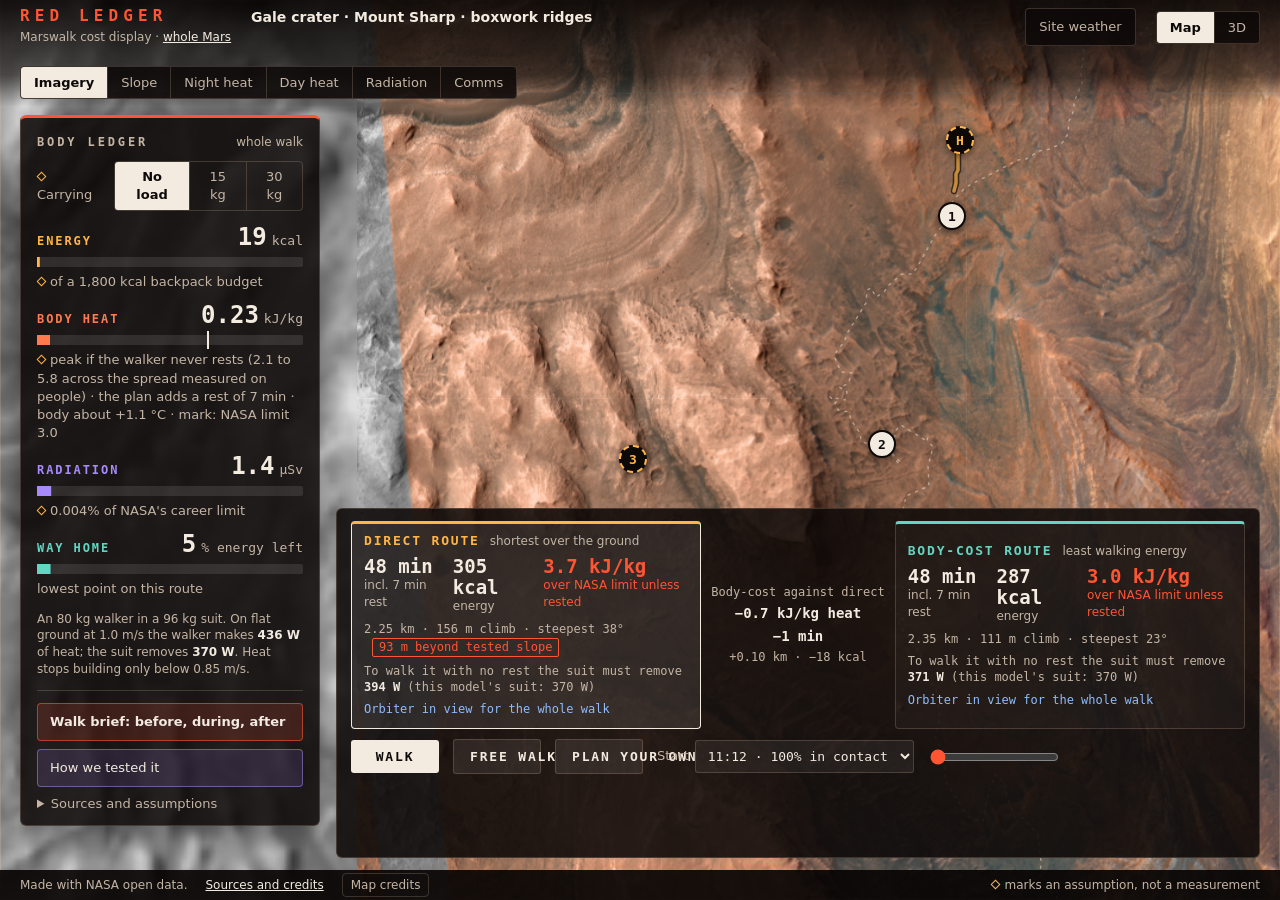
==== commit 5350efd6: "Merge main into design: plan your own walk main changed the planner page, which this branch keeps as" ====
--- a/classic.html
+++ b/classic.html
@@ -78,10 +78,12 @@
   </aside>
 
   <section class="walk" aria-label="Route comparison and walk control">
+    <p class="own-hint" id="own-hint" hidden></p>
     <div class="routes" id="routes"></div>
     <div class="scrub">
       <button id="play" type="button" disabled>Walk</button>
       <button id="free" type="button" class="quiet" disabled title="Steer the walker yourself with the arrow keys; the body model runs on the ground you choose">Free walk</button>
+      <button id="own" type="button" class="quiet" disabled aria-pressed="false" title="Place your own stops on the map; the planner finds both routes there and back and what they cost the body (key O)">Plan your own</button>
       <label class="start" id="start-wrap">Start <select id="start-time" title="Local time on Mars when the walk starts. The share is how much of the body-cost route has a relay orbiter in view."></select></label>
       <input id="progress" type="range" min="0" max="1000" value="0" disabled aria-label="Position along the route">
       <span id="progress-text" class="mono"></span>
--- a/css/view3d.css
+++ b/css/view3d.css
@@ -129,3 +129,20 @@
 @starting-style { .v3d-root { opacity: 0; } }
 /* Opened with the V key: no fade. */
 .v3d-instant .v3d-root { transition: none; }
+
+/* Grab handle over the walker, on pages that let the visitor drag it. */
+.v3d-handle {
+  position: absolute;
+  left: -22px;
+  top: -22px;
+  width: 44px;
+  height: 44px;
+  border-radius: 50%;
+  pointer-events: auto;
+  touch-action: none;
+  user-select: none;
+  cursor: grab;
+}
+.v3d-handle[hidden] { display: none; }
+.v3d-handle:focus-visible { outline: 2px solid var(--amber, #ffb547); outline-offset: 2px; }
+.v3d-dragging, .v3d-dragging .v3d-handle { cursor: grabbing; }
--- a/css/hud.css
+++ b/css/hud.css
@@ -570,6 +570,14 @@
 .free #progress-text { flex: 1; text-align: left; color: var(--text); font-size: 14px; }
 .free .routes { opacity: 0.45; pointer-events: none; }
 
+/* Your own walk: the viewer places the stops on the map. */
+.own .leaflet-container { cursor: crosshair; }
+.stop-own { background: var(--bg); color: var(--text); border: 2px solid var(--text); cursor: pointer; }
+.own-hint { margin: 0 0 8px; font-size: 13px; color: var(--text); }
+.routes[aria-busy="true"] { opacity: 0.55; }
+.own #free, .free #own { display: none; }
+.rec .own-hint { display: none; }
+
 /* Walk brief */
 .ledger-foot .brief-open { background: rgba(255, 85, 51, 0.16); border-color: rgba(255, 85, 51, 0.6); font-weight: 600; }
 .sheet { width: min(780px, calc(100vw - 40px)); max-height: 88vh; border-top-color: var(--red); scrollbar-color: rgba(255, 214, 190, 0.3) transparent; }
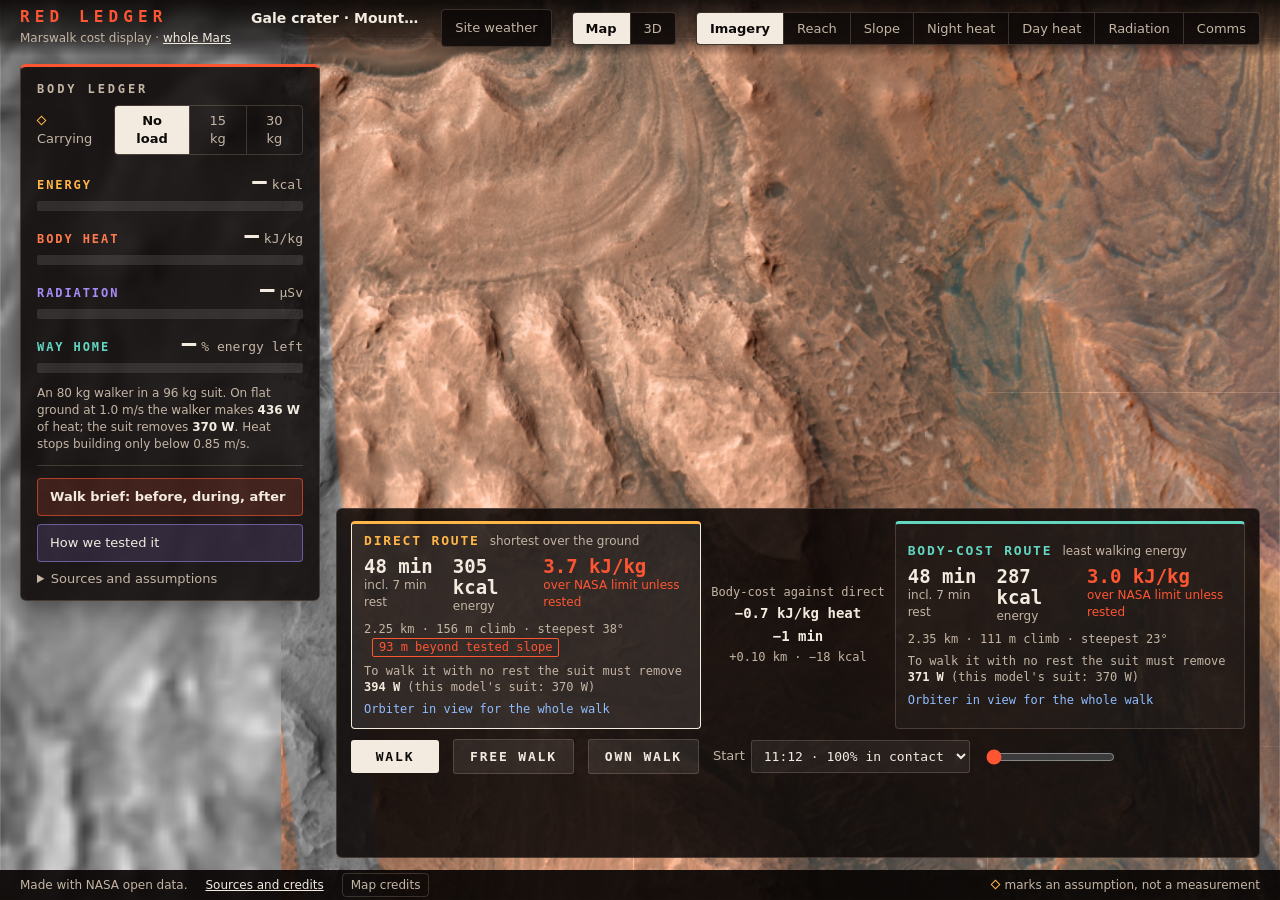
==== commit 0e5b9fb0: "Merge main into design: the body-reach layer As before, the story keeps index.html and main's index." ====
--- a/classic.html
+++ b/classic.html
@@ -51,6 +51,7 @@
       <span class="legend-title" id="legend-title"></span>
       <canvas id="legend-strip" width="200" height="8"></canvas>
       <span class="legend-ticks" id="legend-ticks"></span>
+      <span class="legend-note" id="legend-note"></span>
     </div>
     <p class="ledger-note" id="ledger-note">Loading the terrain…</p>
     <div class="ledger-foot">
@@ -83,7 +84,7 @@
     <div class="scrub">
       <button id="play" type="button" disabled>Walk</button>
       <button id="free" type="button" class="quiet" disabled title="Steer the walker yourself with the arrow keys; the body model runs on the ground you choose">Free walk</button>
-      <button id="own" type="button" class="quiet" disabled aria-pressed="false" title="Place your own stops on the map; the planner finds both routes there and back and what they cost the body (key O)">Plan your own</button>
+      <button id="own" type="button" class="quiet" disabled aria-pressed="false" title="Place your own stops on the map; the planner finds both routes there and back and what they cost the body (key O)">Own walk</button>
       <label class="start" id="start-wrap">Start <select id="start-time" title="Local time on Mars when the walk starts. The share is how much of the body-cost route has a relay orbiter in view."></select></label>
       <input id="progress" type="range" min="0" max="1000" value="0" disabled aria-label="Position along the route">
       <span id="progress-text" class="mono"></span>
--- a/css/hud.css
+++ b/css/hud.css
@@ -119,9 +119,11 @@
 .brand-mark { font: 700 16px/1 var(--mono); letter-spacing: 0.32em; color: var(--red); white-space: nowrap; }
 .brand-sub { font-size: 12px; color: var(--dim); margin-top: 5px; }
 
-.site { display: flex; flex-direction: column; min-width: 0; margin-right: auto; }
+/* The site block takes the room that is left and no more, so a long
+   pointer readout is cut short instead of pushing the buttons to a second row. */
+.site { display: flex; flex-direction: column; flex: 1 1 0; min-width: 0; margin-right: auto; }
 .site-name { font-weight: 600; white-space: nowrap; overflow: hidden; text-overflow: ellipsis; }
-.site-coord { font: 12px/1.5 var(--mono); color: var(--dim); min-height: 18px; white-space: nowrap; }
+.site-coord { font: 12px/1.5 var(--mono); color: var(--dim); min-height: 18px; white-space: nowrap; overflow: hidden; text-overflow: ellipsis; }
 
 .overlays { display: flex; flex: none; border: 1px solid var(--line); border-radius: 4px; overflow: hidden; background: var(--panel); }
 .overlays button {
@@ -218,6 +220,8 @@
 .legend-title { font: 600 12px/1 var(--mono); letter-spacing: 0.14em; text-transform: uppercase; color: var(--dim); }
 #legend-strip { width: 100%; height: 8px; border-radius: 2px; background: rgba(255, 255, 255, 0.08); }
 .legend-ticks { grid-column: 2; display: flex; justify-content: space-between; font: 11px/1.3 var(--mono); color: var(--dim); }
+.legend-note { grid-column: 1 / -1; font-size: 12px; line-height: 1.35; color: var(--dim); }
+.legend-note:empty { display: none; }
 
 .ledger-note { margin: 0 0 12px; font-size: 12px; color: var(--dim); }
 .ledger-foot { display: flex; flex-direction: column; gap: 8px; padding-top: 12px; border-top: 1px solid var(--line); }
@@ -565,10 +569,14 @@
 .overlays button[hidden] { display: none; }
 
 /* Free walk: the viewer steers. The planned-route controls step back. */
-.scrub button.quiet { color: var(--text); background: rgba(255, 255, 255, 0.08); border: 1px solid var(--line); white-space: nowrap; }
+.scrub button.quiet { color: var(--text); background: rgba(255, 255, 255, 0.08); border: 1px solid var(--line); white-space: nowrap; flex: none; }
 .free #progress, .free #play, .free .start { display: none; }
 .free #progress-text { flex: 1; text-align: left; color: var(--text); font-size: 14px; }
 .free .routes { opacity: 0.45; pointer-events: none; }
+
+/* The reach layer is a grid of 4 m cells; it is drawn without smoothing so
+   its edges stay where the grid puts them. */
+.reach-layer { image-rendering: pixelated; }
 
 /* Your own walk: the viewer places the stops on the map. */
 .own .leaflet-container { cursor: crosshair; }
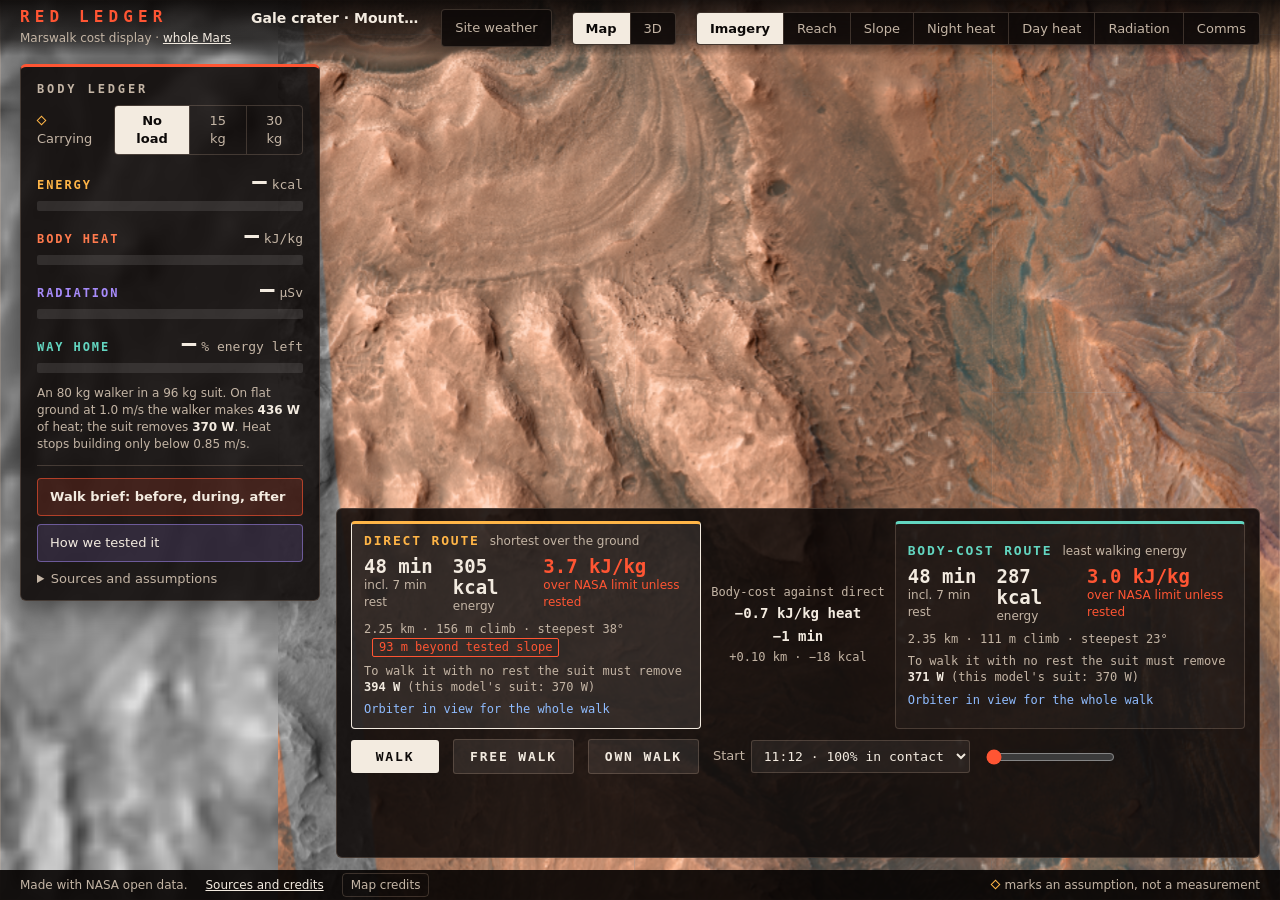
==== commit bd089926: "Make Mars the front page and the story story.html The builder's landing flow: the site opens on the " ====
--- a/classic.html
+++ b/classic.html
@@ -17,7 +17,7 @@
   <header class="top">
     <div class="brand">
       <span class="brand-mark">RED LEDGER</span>
-      <span class="brand-sub">Marswalk cost display · <a href="globe.html">whole Mars</a></span>
+      <span class="brand-sub">Marswalk cost display · <a href="index.html">whole Mars</a></span>
     </div>
     <div class="site">
       <span class="site-name">Gale crater · Mount Sharp · boxwork ridges</span>
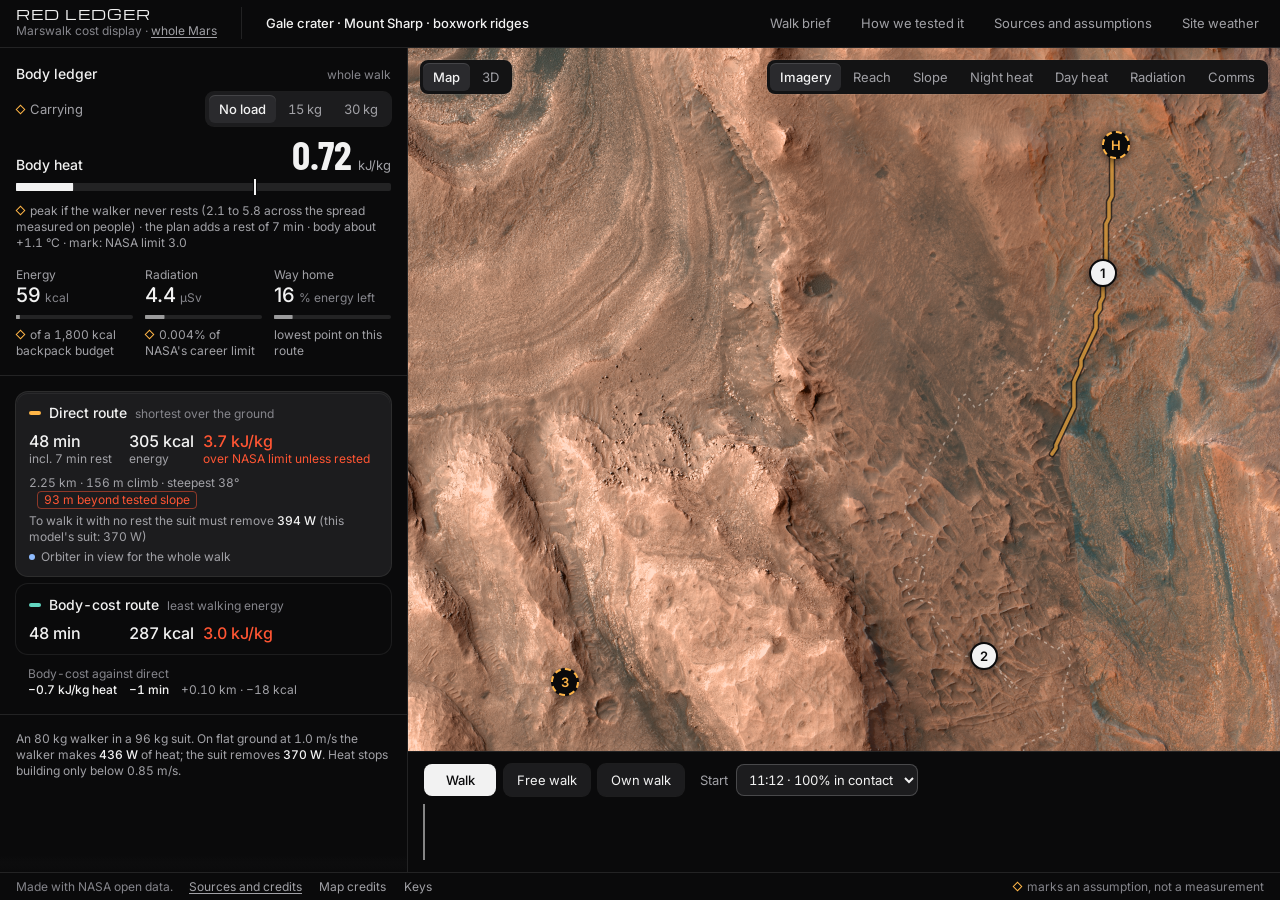
==== commit 7bd23c49: "Redesign the walk page after an unslop and better-ui pass The map is now the main surface: one panel" ====
--- a/classic.html
+++ b/classic.html
@@ -11,92 +11,119 @@
 </head>
 <body class="booting">
   <div id="map" aria-label="Map of the walk area at Gale crater, Mars"></div>
-  <div id="view3d" hidden></div>
-  <div class="visor" aria-hidden="true"></div>
 
   <header class="top">
     <div class="brand">
-      <span class="brand-mark">RED LEDGER</span>
+      <a class="brand-mark" href="index.html" title="The whole of Mars">RED LEDGER</a>
       <span class="brand-sub">Marswalk cost display · <a href="index.html">whole Mars</a></span>
     </div>
     <div class="site">
       <span class="site-name">Gale crater · Mount Sharp · boxwork ridges</span>
-      <span class="site-coord" id="cursor-coord"></span>
     </div>
-    <details class="chip-pop" id="weather">
+    <nav class="docs" aria-label="Documents">
+      <button type="button" id="brief-open" title="Walk brief: before, during, after">Walk brief</button>
+      <button type="button" id="proof-open">How we tested it</button>
+      <details class="chip-pop sources" id="sources" name="note">
+        <summary>Sources and assumptions</summary>
+        <div class="pop"><ul id="sources-list"></ul></div>
+      </details>
+    </nav>
+    <details class="chip-pop" id="weather" name="note">
       <summary>Site weather</summary>
       <div class="pop" id="weather-body"></div>
     </details>
-    <nav class="overlays" id="views" aria-label="View">
-      <button type="button" id="view-map" aria-pressed="true">Map</button>
-      <button type="button" id="view-3d" aria-pressed="false" title="The walk on real terrain (key V)">3D</button>
-      <button type="button" id="view-follow" aria-pressed="false" hidden>Follow</button>
-      <button type="button" id="view-height" aria-pressed="false" hidden>Height ×2</button>
-    </nav>
-    <nav class="overlays" id="overlays" aria-label="Map overlay"></nav>
   </header>
 
+  <!-- One grid between the top bar and the footer: the panel on the left, the
+       map window beside it, the walk strip under the map. -->
   <main class="hud">
-  <aside class="ledger" aria-label="Body cost along the route">
-    <header class="ledger-head">
-      <h2>Body ledger</h2>
-      <span class="ledger-mode" id="ledger-mode"></span>
-    </header>
-    <div class="loads">
-      <span><i class="assume"></i>Carrying</span>
-      <nav id="loads" aria-label="Carried load"></nav>
+    <aside class="ledger" aria-label="Body cost along the route">
+      <section class="panel-sec">
+        <header class="ledger-head">
+          <h2>Body ledger</h2>
+          <span class="ledger-mode" id="ledger-mode"></span>
+        </header>
+        <div class="loads">
+          <span><i class="assume"></i>Carrying</span>
+          <nav id="loads" aria-label="Carried load"></nav>
+        </div>
+        <div class="bars" id="bars"></div>
+      </section>
+
+      <section class="panel-sec" aria-label="Route comparison">
+        <div class="routes" id="routes"></div>
+      </section>
+
+      <section class="panel-sec">
+        <p class="ledger-note" id="ledger-note">Loading the terrain…</p>
+      </section>
+    </aside>
+
+    <!-- The 3D view fills the map window when it is open. -->
+    <div id="view3d" hidden></div>
+
+    <!-- What lies over the map: the view and layer buttons, the layer's key,
+         the card of the selected stop. The rest of the window is the map. -->
+    <div class="map-window">
+      <div class="map-tools">
+        <nav class="overlays" id="views" aria-label="View">
+          <button type="button" id="view-map" aria-pressed="true">Map</button>
+          <button type="button" id="view-3d" aria-pressed="false" title="The walk on real terrain (key V)">3D</button>
+          <button type="button" id="view-follow" aria-pressed="false" hidden>Follow</button>
+          <button type="button" id="view-height" aria-pressed="false" hidden>Height ×2</button>
+        </nav>
+        <nav class="overlays" id="overlays" aria-label="Map overlay"></nav>
+      </div>
+      <div class="map-side">
+        <div class="legend" id="legend" hidden>
+          <span class="legend-title" id="legend-title"></span>
+          <canvas id="legend-strip" width="200" height="8"></canvas>
+          <span class="legend-ticks" id="legend-ticks"></span>
+          <span class="legend-note" id="legend-note"></span>
+        </div>
+        <aside class="target" id="target" aria-label="Selected stop" hidden>
+          <figure id="target-photo" hidden>
+            <img id="target-img" alt="">
+            <button id="target-swap" type="button"></button>
+            <figcaption id="target-caption"></figcaption>
+          </figure>
+          <div class="target-body">
+            <h3 id="target-name"></h3>
+            <p id="target-text"></p>
+            <p class="credit" id="target-credit"></p>
+          </div>
+          <button type="button" class="close" id="target-close" aria-label="Close"><svg viewBox="0 0 16 16" width="16" height="16" fill="none" stroke="currentColor" stroke-width="1.5" stroke-linecap="round" aria-hidden="true"><path d="M4 4l8 8M12 4l-8 8"/></svg></button>
+        </aside>
+      </div>
+      <!-- At the foot of the map: the hint for a walk of your own, and what
+           lies under the pointer. -->
+      <div class="map-foot">
+        <p class="own-hint" id="own-hint" hidden></p>
+        <span class="map-coord" id="cursor-coord"></span>
+      </div>
     </div>
-    <div class="bars" id="bars"></div>
-    <div class="legend" id="legend" hidden>
-      <span class="legend-title" id="legend-title"></span>
-      <canvas id="legend-strip" width="200" height="8"></canvas>
-      <span class="legend-ticks" id="legend-ticks"></span>
-      <span class="legend-note" id="legend-note"></span>
-    </div>
-    <p class="ledger-note" id="ledger-note">Loading the terrain…</p>
-    <div class="ledger-foot">
-      <button type="button" id="brief-open" class="brief-open">Walk brief: before, during, after</button>
-      <button type="button" id="proof-open">How we tested it</button>
-      <details class="sources" id="sources">
-        <summary>Sources and assumptions</summary>
-        <ul id="sources-list"></ul>
-      </details>
-    </div>
-  </aside>
 
-  <aside class="target" id="target" aria-label="Selected stop" hidden>
-    <figure id="target-photo" hidden>
-      <img id="target-img" alt="">
-      <button id="target-swap" type="button"></button>
-      <figcaption id="target-caption"></figcaption>
-    </figure>
-    <div class="target-body">
-      <h3 id="target-name"></h3>
-      <p id="target-text"></p>
-      <p class="credit" id="target-credit"></p>
-    </div>
-    <button type="button" class="close" id="target-close" aria-label="Close">×</button>
-  </aside>
-
-  <section class="walk" aria-label="Route comparison and walk control">
-    <p class="own-hint" id="own-hint" hidden></p>
-    <div class="routes" id="routes"></div>
-    <div class="scrub">
-      <button id="play" type="button" disabled>Walk</button>
-      <button id="free" type="button" class="quiet" disabled title="Steer the walker yourself with the arrow keys; the body model runs on the ground you choose">Free walk</button>
-      <button id="own" type="button" class="quiet" disabled aria-pressed="false" title="Place your own stops on the map; the planner finds both routes there and back and what they cost the body (key O)">Own walk</button>
-      <label class="start" id="start-wrap">Start <select id="start-time" title="Local time on Mars when the walk starts. The share is how much of the body-cost route has a relay orbiter in view."></select></label>
-      <input id="progress" type="range" min="0" max="1000" value="0" disabled aria-label="Position along the route">
-      <span id="progress-text" class="mono"></span>
-    </div>
-    <canvas id="profile" aria-label="Elevation profile of the route"></canvas>
-  </section>
+    <section class="walk" aria-label="Walk control and elevation profile">
+      <div class="scrub">
+        <button id="play" type="button" disabled>Walk</button>
+        <button id="free" type="button" class="quiet" disabled title="Steer the walker yourself with the arrow keys; the body model runs on the ground you choose">Free walk</button>
+        <button id="own" type="button" class="quiet" disabled aria-pressed="false" title="Place your own stops on the map; the planner finds both routes there and back and what they cost the body (key O)">Own walk</button>
+        <label class="start" id="start-wrap">Start <select id="start-time" title="Local time on Mars when the walk starts. The share is how much of the body-cost route has a relay orbiter in view."></select></label>
+        <span id="progress-text"></span>
+      </div>
+      <!-- The slider lies over the elevation profile, so its handle is the
+           walker's place on the profile. -->
+      <div class="track">
+        <canvas id="profile" aria-label="Elevation profile of the route"></canvas>
+        <input id="progress" type="range" min="0" max="1000" value="0" disabled aria-label="Position along the route">
+      </div>
+    </section>
   </main>
 
   <dialog class="proof sheet" id="proof" aria-label="Tests of the model against measurements">
     <header>
       <h2>How we tested our own claims</h2>
-      <button type="button" class="close" id="proof-close" aria-label="Close">×</button>
+      <button type="button" class="close" id="proof-close" aria-label="Close"><svg viewBox="0 0 16 16" width="16" height="16" fill="none" stroke="currentColor" stroke-width="1.5" stroke-linecap="round" aria-hidden="true"><path d="M4 4l8 8M12 4l-8 8"/></svg></button>
     </header>
     <div id="proof-body"></div>
   </dialog>
@@ -104,7 +131,7 @@
   <dialog class="proof sheet" id="brief" aria-label="Walk brief">
     <header>
       <h2>Walk brief</h2>
-      <button type="button" class="close" id="brief-close" aria-label="Close">×</button>
+      <button type="button" class="close" id="brief-close" aria-label="Close"><svg viewBox="0 0 16 16" width="16" height="16" fill="none" stroke="currentColor" stroke-width="1.5" stroke-linecap="round" aria-hidden="true"><path d="M4 4l8 8M12 4l-8 8"/></svg></button>
     </header>
     <div id="brief-body"></div>
   </dialog>
@@ -112,9 +139,26 @@
   <footer class="foot">
     <span>Made with NASA open data.</span>
     <a href="CREDITS.md">Sources and credits</a>
-    <details class="chip-pop up" id="map-credits">
+    <details class="chip-pop up" id="map-credits" name="note">
       <summary>Map credits</summary>
       <div class="pop" id="map-credits-body"></div>
+    </details>
+    <details class="chip-pop up" id="keys" name="note">
+      <summary>Keys</summary>
+      <div class="pop">
+        <dl class="keys-list">
+          <div><dt><kbd>Space</kbd></dt><dd>Walk or pause</dd></div>
+          <div><dt><kbd>D</kbd><kbd>B</kbd></dt><dd>Direct or body-cost route</dd></div>
+          <div><dt><kbd>L</kbd></dt><dd>Next carried load</dd></div>
+          <div><dt><kbd>1</kbd>to<kbd>7</kbd></dt><dd>Map layer</dd></div>
+          <div><dt><kbd>V</kbd></dt><dd>Map or 3D</dd></div>
+          <div><dt><kbd>O</kbd></dt><dd>Own walk</dd></div>
+          <div><dt>Arrow keys</dt><dd>Steer in a free walk</dd></div>
+          <div><dt><kbd>R</kbd></dt><dd>Recording mode</dd></div>
+          <div><dt><kbd>P</kbd></dt><dd>Play the recorded sequence</dd></div>
+          <div><dt><kbd>Esc</kbd></dt><dd>Stop the sequence or the free walk</dd></div>
+        </dl>
+      </div>
     </details>
     <span class="assume-key"><i class="assume"></i>marks an assumption, not a measurement</span>
   </footer>
--- a/css/hud.css
+++ b/css/hud.css
@@ -1,25 +1,60 @@
+/* The walk page (classic.html) and the bars it shares with the globe page.
+
+   The look: a black planning console. Every surface is a neutral grey from
+   one ramp, the type is Inter, and the heat colours are the only colours in
+   the panels: white while the body is cool, amber near NASA's limit, red
+   over it. The colours of the routes and of the map layers belong to the
+   map and are set in js/. */
+
+@font-face {
+  font-family: "Inter";
+  font-weight: 100 900;
+  font-display: swap;
+  src: url("../fonts/inter-var.woff2") format("woff2");
+}
+@font-face {
+  font-family: "Barlow Condensed";
+  font-weight: 700;
+  font-display: swap;
+  src: url("../fonts/barlow-condensed-700.woff2") format("woff2");
+}
+@font-face {
+  font-family: "Michroma";
+  font-weight: 400;
+  font-display: swap;
+  src: url("../fonts/michroma-400.woff2") format("woff2");
+}
+
 :root {
-  --bg: #0c0908;
-  --panel: rgba(14, 10, 8, 0.88);
-  --panel-quiet: rgba(14, 10, 8, 0.72);
-  --line: rgba(255, 214, 190, 0.18);
-  --text: #f3ebe0;
-  --dim: #c4b5a5;
+  /* One neutral ramp. --bg is the shell (bars, panel, strip), --panel is
+     anything that floats over the map, --raised and --raised-2 are the steps
+     for a chosen row or a pressed button. */
+  --bg: #0a0a0b;
+  --panel: #131314;
+  --raised: #1c1c1e;
+  --raised-2: #2a2a2d;
+  --panel-quiet: rgba(10, 10, 11, 0.72);
+  --line: rgba(255, 255, 255, 0.1);
+  --ring: 0 0 0 1px rgba(255, 255, 255, 0.08);
+  --ring-strong: 0 0 0 1px rgba(255, 255, 255, 0.14);
+  /* Three text roles. */
+  --text: #f2f2f2;
+  --dim: #a1a1a6;
+  --muted: #85858b;
+  /* Heat, and the two marks that carry a meaning of their own. */
   --red: #ff5533;
   --amber: #ffb547;
   --ok: #63d6c1;
-  --violet: #a78bfa;
+  --contact: #8fbcff;
   --mono: ui-monospace, "SFMono-Regular", "DejaVu Sans Mono", Menlo, Consolas, monospace;
-  --sans: system-ui, -apple-system, "Segoe UI", Roboto, "Noto Sans", sans-serif;
-  --left: clamp(300px, 22vw, 400px);
-  --right: clamp(280px, 20vw, 360px);
-  --top: 64px;
-  --foot: 30px;
-  --gap: 16px;
-  /* Motion curves. Strong ease-out for things that enter or leave, ease-in-out
-     for things that move on screen. */
+  --sans: "Inter", system-ui, -apple-system, "Segoe UI", Roboto, "Noto Sans", sans-serif;
+  --display: "Barlow Condensed", "Arial Narrow", sans-serif;
+  --logo: "Michroma", "Inter", sans-serif;
+  --left: 408px;
+  --top: 48px;
+  --foot: 28px;
+  /* One curve for everything that moves. */
   --ease-out: cubic-bezier(0.23, 1, 0.32, 1);
-  --ease-in-out: cubic-bezier(0.77, 0, 0.175, 1);
 }
 
 /* Going from the globe to the walk page, the browser blends the two pages
@@ -33,60 +68,148 @@
   margin: 0;
   background: var(--bg);
   color: var(--text);
-  font: 15px/1.4 var(--sans);
+  font: 400 14px/20px var(--sans);
+  font-variant-numeric: tabular-nums;
+  -webkit-font-smoothing: antialiased;
   overflow: hidden;
 }
 
 .mono { font-family: var(--mono); }
-a { color: var(--text); }
-button { font: inherit; color: inherit; }
-:focus-visible { outline: 2px solid var(--amber); outline-offset: 2px; }
-
-/* z-index 0 keeps every map layer under the 3D view and the panels. */
-#map { position: fixed; inset: 0; z-index: 0; background: #17100d; }
-#view3d { position: fixed; inset: 0; z-index: 300; }
-#view3d[hidden] { display: none; }
-
-/* The helmet: darkens the edges so the map reads as seen through a visor. */
+a { color: var(--text); text-underline-offset: 2px; }
+b { font-weight: 500; }
+button, select, summary { font: inherit; color: inherit; -webkit-tap-highlight-color: transparent; }
+:focus-visible { outline: 2px solid var(--text); outline-offset: 2px; }
+
+/* z-index 0 keeps every map layer under the panels. */
+#map { position: fixed; inset: 0; z-index: 0; background: #111112; }
+
+/* The helmet on the globe page: darkens the edges so the globe reads as seen
+   through a visor. */
 .visor {
   position: fixed;
   inset: 0;
   pointer-events: none;
   z-index: 400;
-  background: radial-gradient(ellipse 125% 100% at 50% 48%, transparent 70%, rgba(8, 5, 4, 0.35) 88%, rgba(5, 3, 2, 0.55) 100%);
-  box-shadow: inset 0 0 0 1px var(--line);
-}
-
+  background: radial-gradient(ellipse 125% 100% at 50% 48%, transparent 70%, rgba(0, 0, 0, 0.35) 88%, rgba(0, 0, 0, 0.55) 100%);
+}
+
+/* The top bar lies over the panels, so the notes that open from it are
+   never covered. */
 .top, .foot { position: fixed; z-index: 500; }
+.top { z-index: 600; }
+
+/* Buttons. Three kinds: a plain text button (the documents in the top bar,
+   the notes that open), a quiet button on a raised surface, and one bright
+   button for the main action, Walk. All are 32 px tall with one radius. */
+.docs button, .chip-pop summary, .scrub button, .brief-files button, #target-swap {
+  display: inline-flex;
+  align-items: center;
+  justify-content: center;
+  height: 32px;
+  padding: 0 12px;
+  font-size: 13px;
+  line-height: 16px;
+  white-space: nowrap;
+  color: var(--dim);
+  background: none;
+  border: 1px solid transparent;
+  border-radius: 8px;
+  cursor: pointer;
+}
+.scrub button, .brief-files button, #target-swap { color: var(--text); background: var(--raised); box-shadow: var(--ring); }
+.scrub button:disabled { opacity: 0.4; cursor: default; }
+.scrub button[aria-pressed="true"] { background: var(--raised-2); box-shadow: var(--ring-strong), inset 0 1px 0 rgba(255, 255, 255, 0.12); }
+#play { min-width: 72px; font-weight: 500; color: var(--bg); background: var(--text); box-shadow: none; }
+
+/* A group of buttons where one is chosen: the view, the map layer, the load. */
+.overlays, .loads nav {
+  display: flex;
+  flex: none;
+  gap: 2px;
+  max-width: 100%;
+  padding: 2px;
+  overflow-x: auto;
+  scrollbar-width: none;
+  background: var(--panel);
+  border: 1px solid transparent;
+  border-radius: 8px;
+  box-shadow: var(--ring);
+}
+.overlays:empty { display: none; }
+.overlays button, .loads button {
+  flex: none;
+  height: 28px;
+  padding: 0 10px;
+  font-size: 13px;
+  line-height: 16px;
+  white-space: nowrap;
+  color: var(--dim);
+  background: none;
+  border: 0;
+  border-radius: 6px;
+  cursor: pointer;
+}
+.overlays button[hidden] { display: none; }
+.overlays button[aria-pressed="true"], .loads button[aria-pressed="true"] {
+  font-weight: 500;
+  color: var(--text);
+  background: var(--raised-2);
+  box-shadow: inset 0 1px 0 rgba(255, 255, 255, 0.12);
+}
+
+/* Hover only where a pointer can hover; on touch it would stay lit after a tap. */
+@media (hover: hover) {
+  .docs button:hover, .chip-pop summary:hover { color: var(--text); background: var(--raised); }
+  .scrub button:not(:disabled):hover, .brief-files button:hover, #target-swap:hover { background: var(--raised-2); }
+  #play:not(:disabled):hover { background: #fff; }
+  .overlays button:not([aria-pressed="true"]):hover, .loads button:not([aria-pressed="true"]):hover { color: var(--text); }
+  .route[aria-pressed="false"]:hover { background: rgba(255, 255, 255, 0.04); }
+  .close:hover { color: var(--text); }
+  .brand-sub a:hover, .foot a:hover { color: var(--text); }
+}
+
+/* A small press on the buttons, so a click is felt. */
+.docs button, .scrub button, .brief-files button, #target-swap, .route, .close {
+  transition-property: background-color, color, scale;
+  transition-duration: 150ms;
+  transition-timing-function: ease-out;
+}
+@media (prefers-reduced-motion: no-preference) {
+  .docs button:active, .scrub button:not(:disabled):active, .brief-files button:active, #target-swap:active, .close:active { scale: 0.96; }
+}
 
 /* The panels sit in one grid between the top bar and the footer, so they
-   can never lie on top of each other, whatever the screen. Wide screens:
-   the ledger on the left at full height, the walk panel along the bottom,
-   the stop card top right, the map free in the middle. --top and --foot
-   are set from the real height of the bars by the script. */
+   can never lie on top of each other, whatever the screen. Wide screens: the
+   panel on the left at full height, the map window beside it, the walk strip
+   under the map. --top and --foot are set from the real height of the bars
+   by the script. */
 .hud {
   position: fixed;
   top: var(--top); bottom: var(--foot); left: 0; right: 0;
   z-index: 500;
   display: grid;
-  grid-template-columns: var(--left) minmax(0, 1fr) var(--right);
+  grid-template-columns: var(--left) minmax(0, 1fr);
   grid-template-rows: minmax(0, 1fr) auto;
-  gap: 12px 16px;
-  padding: 8px 20px 12px;
+  grid-template-areas: "side map" "side walk";
   pointer-events: none;
 }
-.hud > * { pointer-events: auto; min-width: 0; }
-
-/* Panels arrive one after the other when the page starts. Until then a
-   cover in the page colour hides the bare map, so the page opens the way the
-   globe page left off: dark. */
-.top, .ledger, .walk { transition: opacity 500ms var(--ease-out), transform 500ms var(--ease-out); }
-.booting .top { opacity: 0; transform: translateY(-8px); }
-.booting .ledger { opacity: 0; transform: translateX(-12px); }
-.booting .walk { opacity: 0; transform: translateY(12px); }
-.top { transition-delay: 100ms; }
-.ledger { transition-delay: 200ms; }
-.walk { transition-delay: 300ms; }
+.hud > * { pointer-events: auto; min-width: 0; min-height: 0; }
+.ledger { grid-area: side; }
+.walk { grid-area: walk; }
+/* The 3D view and the things that lie over the map share one cell. */
+#view3d { grid-area: map; position: relative; z-index: 0; }
+#view3d[hidden] { display: none; }
+.hud > .map-window { grid-area: map; position: relative; z-index: 1; pointer-events: none; }
+
+/* The page starts dark, the way the globe page left off: a cover in the page
+   colour hides the bare map, then the panels come in one after the other. */
+.top, .ledger, .map-window, .walk { transition: opacity 300ms var(--ease-out), translate 300ms var(--ease-out); }
+.booting .top, .booting .ledger, .booting .map-window, .booting .walk { opacity: 0; }
+.ledger { transition-delay: 100ms; }
+.map-window, .walk { transition-delay: 200ms; }
+@media (prefers-reduced-motion: no-preference) {
+  .booting .ledger, .booting .walk { translate: 0 8px; }
+}
 body::before {
   content: "";
   position: fixed;
@@ -105,249 +228,348 @@
 
 .top {
   top: 0; left: 0; right: 0;
-  min-height: 56px;
+  min-height: 48px;
+  display: flex;
   flex-wrap: wrap;
-  row-gap: 6px;
-  display: flex;
   align-items: center;
-  gap: 20px;
-  padding: 8px 20px;
-  background: linear-gradient(to bottom, rgba(8, 5, 4, 0.92), rgba(8, 5, 4, 0.6) 70%, transparent);
-}
-
-.brand { display: flex; flex-direction: column; flex: none; }
-.brand-mark { font: 700 16px/1 var(--mono); letter-spacing: 0.32em; color: var(--red); white-space: nowrap; }
-.brand-sub { font-size: 12px; color: var(--dim); margin-top: 5px; }
+  gap: 8px 24px;
+  padding: 7px 16px 8px;
+  background: var(--bg);
+  border-bottom: 1px solid var(--line);
+}
+
+.brand { display: flex; flex-direction: column; gap: 2px; flex: none; }
+.brand-mark { font: 400 14px/14px var(--logo); letter-spacing: 0.08em; color: var(--text); text-decoration: none; white-space: nowrap; }
+.brand-sub { font-size: 12px; line-height: 16px; color: var(--muted); }
+.brand-sub a { color: var(--dim); }
 
 /* The site block takes the room that is left and no more, so a long
    pointer readout is cut short instead of pushing the buttons to a second row. */
-.site { display: flex; flex-direction: column; flex: 1 1 0; min-width: 0; margin-right: auto; }
-.site-name { font-weight: 600; white-space: nowrap; overflow: hidden; text-overflow: ellipsis; }
-.site-coord { font: 12px/1.5 var(--mono); color: var(--dim); min-height: 18px; white-space: nowrap; overflow: hidden; text-overflow: ellipsis; }
-
-.overlays { display: flex; flex: none; border: 1px solid var(--line); border-radius: 4px; overflow: hidden; background: var(--panel); }
-.overlays button {
-  padding: 9px 13px;
-  font: 13px/1 var(--sans);
-  color: var(--dim);
-  background: none;
-  border: 0;
-  border-left: 1px solid var(--line);
-  cursor: pointer;
-}
-.overlays button:first-child { border-left: 0; }
-.overlays button[aria-pressed="true"] { color: var(--bg); background: var(--text); font-weight: 600; }
-
-/* A small label that opens a note: site weather, map credits. */
+.site { display: flex; flex-direction: column; justify-content: center; flex: 1 1 0; min-width: 0; min-height: 32px; padding-left: 24px; border-left: 1px solid var(--line); }
+.site-name { font-size: 13px; line-height: 16px; font-weight: 500; white-space: nowrap; overflow: hidden; text-overflow: ellipsis; }
+/* What lies under the pointer, on the globe page. */
+.site-coord { font-size: 12px; line-height: 16px; min-height: 16px; color: var(--muted); white-space: pre; overflow: hidden; text-overflow: ellipsis; }
+
+/* The documents: the walk brief, the tests, the sources, the weather. */
+.docs { display: flex; flex: none; align-items: center; gap: 4px; margin-left: auto; }
+.top > .chip-pop { margin: 0 -8px 0 -20px; }
+
+/* A small label that opens a note: site weather, map credits, the keys. */
 .chip-pop { position: relative; flex: none; }
-.chip-pop summary {
-  list-style: none;
-  padding: 9px 13px;
-  font-size: 13px;
-  color: var(--dim);
-  background: var(--panel);
-  border: 1px solid var(--line);
-  border-radius: 4px;
-  cursor: pointer;
-}
+.chip-pop summary { list-style: none; }
 .chip-pop summary::-webkit-details-marker { display: none; }
-.chip-pop[open] summary { color: var(--text); border-color: var(--text); }
+.chip-pop[open] summary { color: var(--text); background: var(--raised); }
 .pop {
   position: absolute;
   top: calc(100% + 8px); right: 0;
-  width: 320px;
-  padding: 12px 14px;
+  z-index: 10;
+  width: min(320px, calc(100vw - 32px));
+  max-height: 70vh;
+  overflow-y: auto;
+  overscroll-behavior: contain;
+  padding: 12px 16px;
   font-size: 13px;
+  line-height: 20px;
   color: var(--dim);
-  background: var(--panel);
-  border: 1px solid var(--line);
-  border-radius: 6px;
-  z-index: 10;
-}
-.chip-pop.up .pop { top: auto; bottom: calc(100% + 8px); left: 0; right: auto; width: 440px; }
-.pop b { color: var(--text); font: 600 14px/1.5 var(--mono); }
-.pop p { margin: 0 0 6px; }
+  background: var(--raised);
+  border: 1px solid transparent;
+  border-radius: 12px;
+  box-shadow: var(--ring-strong), 0 8px 24px rgba(0, 0, 0, 0.5);
+}
+.chip-pop.up .pop { top: auto; bottom: calc(100% + 8px); left: 0; right: auto; width: min(440px, calc(100vw - 32px)); }
+.pop b { color: var(--text); }
+.pop p { margin: 0 0 8px; }
 .pop p:last-child { margin: 0; }
 
-/* Body ledger: the centre of the page */
+/* The keys, as small keycaps. */
+#keys .pop { width: min(320px, calc(100vw - 32px)); }
+.keys-list { display: grid; gap: 4px; margin: 0; }
+.keys-list div { display: grid; grid-template-columns: 96px 1fr; align-items: center; gap: 12px; min-height: 24px; }
+.keys-list dt { display: flex; align-items: center; gap: 4px; color: var(--muted); }
+.keys-list dd { margin: 0; }
+kbd {
+  min-width: 20px;
+  height: 20px;
+  padding: 0 6px;
+  font: 500 11px/20px var(--sans);
+  text-align: center;
+  color: var(--text);
+  background: var(--raised-2);
+  border-radius: 4px;
+  box-shadow: inset 0 1px 0 rgba(255, 255, 255, 0.12);
+}
+
+/* The panel: the body ledger, the two routes, the walker and the sources */
 
 .ledger {
-  grid-column: 1;
-  grid-row: 1 / 3;
-  align-self: start;
-  max-height: 100%;
   overflow-y: auto;
-  padding: 16px 16px 12px;
-  background: var(--panel);
-  border: 1px solid var(--line);
-  border-top: 3px solid var(--red);
-  border-radius: 6px;
-  box-shadow: 0 10px 30px rgba(0, 0, 0, 0.45);
-}
-.ledger-head { display: flex; justify-content: space-between; align-items: baseline; margin-bottom: 14px; }
-.ledger h2 { margin: 0; font: 600 12px/1 var(--mono); letter-spacing: 0.24em; text-transform: uppercase; color: var(--dim); }
-.ledger-mode { font-size: 12px; color: var(--dim); }
-
-.bar { --hue: var(--ok); margin-bottom: 16px; }
-.bar-head { display: flex; justify-content: space-between; align-items: baseline; gap: 8px; }
-.bar-name { font: 600 12px/1 var(--mono); letter-spacing: 0.16em; text-transform: uppercase; color: var(--hue); }
-.bar-value { font: 600 28px/1 var(--mono); font-variant-numeric: tabular-nums; white-space: nowrap; }
-.bar-value small { margin-left: 5px; font-size: 13px; font-weight: 400; color: var(--dim); }
-.bar-track { position: relative; height: 12px; margin: 8px 0 6px; background: rgba(255, 255, 255, 0.1); border-radius: 2px; }
+  overscroll-behavior: contain;
+  scrollbar-width: thin;
+  scrollbar-color: rgba(255, 255, 255, 0.16) transparent;
+  /* A faint light along the bottom edge while there is more to scroll to;
+     the cover that moves with the content hides it at the end. */
+  background:
+    linear-gradient(transparent, var(--bg)) bottom / 100% 32px no-repeat local,
+    linear-gradient(transparent, rgba(255, 255, 255, 0.07)) bottom / 100% 16px no-repeat scroll,
+    var(--bg);
+  border-right: 1px solid var(--line);
+}
+.panel-sec { padding: 16px; }
+.panel-sec + .panel-sec { border-top: 1px solid var(--line); }
+
+.ledger-head { display: flex; justify-content: space-between; align-items: baseline; gap: 12px; }
+.ledger h2 { margin: 0; font: 500 14px/20px var(--sans); }
+.ledger-mode { font-size: 12px; line-height: 16px; color: var(--muted); }
+
+/* Carried load: the one setting the planner can change. */
+.loads { display: flex; align-items: center; justify-content: space-between; gap: 12px; margin: 8px 0; font-size: 13px; color: var(--dim); }
+.loads nav { background: var(--raised); }
+
+/* The four lines of the ledger. Body heat is the headline and takes the
+   full width; energy, radiation and the way home sit in one row under it. */
+.bars { display: grid; grid-template-columns: repeat(3, minmax(0, 1fr)); gap: 16px 12px; }
+.bar-head { display: flex; flex-direction: column; }
+.bar-name { font-size: 12px; line-height: 16px; color: var(--dim); }
+.bar-value { display: flex; flex-wrap: wrap; align-items: baseline; column-gap: 4px; font: 500 20px/24px var(--sans); }
+.bar-value small { font-size: 12px; line-height: 16px; font-weight: 400; color: var(--muted); }
+.bar-track { position: relative; height: 4px; margin: 8px 0; background: rgba(255, 255, 255, 0.1); border-radius: 2px; }
 /* Drawn with scaleX, not width, so a moving bar does not lay out the page again. */
-.bar-fill { height: 100%; width: 100%; transform: scaleX(0); transform-origin: left; background: var(--hue); border-radius: 2px; }
-.bar-limit { position: absolute; top: -4px; bottom: -4px; width: 2px; background: var(--text); }
-/* Near the limit: amber, so the warning still shows when motion is off. */
-.bar[data-state="warn"] .bar-fill { background: var(--amber); }
+.bar-fill { height: 100%; width: 100%; transform: scaleX(0); transform-origin: left; background: rgba(255, 255, 255, 0.55); border-radius: 2px; }
+.bar-note { font-size: 12px; line-height: 16px; color: var(--dim); }
+
+#bar-heat { grid-column: 1 / -1; order: -1; }
+#bar-heat .bar-head { flex-direction: row; justify-content: space-between; align-items: baseline; gap: 12px; }
+#bar-heat .bar-name { font-size: 14px; line-height: 20px; font-weight: 500; color: var(--text); }
+#bar-heat .bar-value { column-gap: 6px; font: 700 40px/40px var(--display); white-space: nowrap; }
+#bar-heat .bar-value small { font: 400 13px/16px var(--sans); color: var(--dim); }
+#bar-heat .bar-track { height: 8px; margin: 8px 0 12px; }
+/* The mark for NASA's limit: a thin line that stands taller than the bar. */
+.bar-limit { position: absolute; top: -4px; bottom: -4px; width: 2px; margin-left: -1px; background: var(--text); box-shadow: 0 0 0 1px var(--bg); }
+/* Near the limit: amber. Over it: red. */
+#bar-heat .bar-fill { background: var(--text); }
+#bar-heat[data-state="warn"] .bar-fill { background: var(--amber); }
 .bar[data-state="warn"] .bar-value { color: var(--amber); }
-.bar[data-state="warn"] .bar-limit { animation: tick 1s ease-in-out infinite; }
-.bar[data-state="over"] .bar-fill { background: var(--red); }
+#bar-heat[data-state="over"] .bar-fill { background: var(--red); }
 .bar[data-state="over"] .bar-value { color: var(--red); }
-.bar-note { font-size: 13px; color: var(--dim); }
-@keyframes tick { 50% { opacity: 0.25; } }
 
 /* Anything not measured or published gets this mark. */
 .assume {
   display: inline-block;
   width: 7px; height: 7px;
-  margin: 0 5px 1px 1px;
+  margin: 0 6px 1px 1px;
   border: 1px solid var(--amber);
   transform: rotate(45deg);
 }
 
-.legend { display: grid; grid-template-columns: auto 1fr; align-items: center; gap: 2px 10px; margin: 2px 0 12px; padding-top: 12px; border-top: 1px solid var(--line); }
+/* The two routes. The chosen one is open; the other shows its three numbers
+   and opens when it is chosen. */
+.routes { display: flex; flex-direction: column; gap: 8px; }
+.routes[aria-busy="true"] { opacity: 0.55; }
+.route {
+  display: block;
+  width: 100%;
+  padding: 10px 12px;
+  font: inherit;
+  text-align: left;
+  color: inherit;
+  background: none;
+  border: 1px solid transparent;
+  border-radius: 12px;
+  box-shadow: var(--ring);
+  cursor: pointer;
+}
+.route[aria-pressed="true"] { background: var(--raised); box-shadow: var(--ring-strong), inset 0 1px 0 rgba(255, 255, 255, 0.06); }
+.route-name { display: flex; flex-wrap: wrap; align-items: baseline; gap: 0 8px; font-size: 14px; line-height: 20px; font-weight: 500; }
+/* A short line in the colour of the route on the map. */
+.route-name::before { content: ""; flex: none; align-self: center; width: 12px; height: 4px; background: var(--route); border-radius: 2px; }
+.route-name small { font-size: 12px; line-height: 16px; font-weight: 400; color: var(--muted); }
+.route-big { display: grid; grid-template-columns: minmax(92px, auto) minmax(66px, auto) minmax(0, 1fr); gap: 0 8px; margin-top: 8px; }
+.route-big span { font-size: 12px; line-height: 16px; color: var(--dim); }
+.route-big b { display: block; font-size: 16px; line-height: 20px; font-weight: 500; color: var(--text); white-space: nowrap; }
+.route-big small { display: block; font-size: inherit; }
+.route-big .over, .route-big .over b { color: var(--red); }
+.route-small { margin-top: 4px; font-size: 12px; line-height: 16px; color: var(--dim); }
+.route-big + .route-small { margin-top: 8px; }
+.route-small.need b { color: var(--text); }
+.route-flag { display: inline-block; margin-left: 8px; padding: 0 6px; color: var(--red); border: 1px solid rgba(255, 85, 51, 0.5); border-radius: 4px; }
+/* The contact line carries a dot in the blue of the profile's contact strip. */
+.route-small.contact::before { content: ""; display: inline-block; width: 6px; height: 6px; margin: 0 6px 1px 0; background: var(--contact); border-radius: 50%; }
+.route-small.contact.out { color: var(--red); }
+.route-small.contact.out::before { background: currentColor; }
+.route[aria-pressed="false"] .route-big small, .route[aria-pressed="false"] .route-small { display: none; }
+
+/* The difference between the two routes, under both cards. */
+.delta { order: 1; display: flex; flex-wrap: wrap; align-items: baseline; gap: 0 12px; padding: 4px 12px 0; font-size: 12px; line-height: 16px; color: var(--dim); }
+.delta span:first-child { flex-basis: 100%; color: var(--muted); }
+.delta b { color: var(--text); }
+
+.ledger-note { margin: 0; font-size: 12px; line-height: 16px; color: var(--dim); }
+.ledger-note b { color: var(--text); }
+
+/* Sources and assumptions: every number's source, in a note that opens
+   from the top bar. */
+.sources .pop { width: min(440px, calc(100vw - 32px)); }
+.sources ul { margin: 0; padding: 0; list-style: none; }
+.sources li { margin-bottom: 12px; font-size: 12px; line-height: 16px; color: var(--dim); }
+.sources li:last-child { margin-bottom: 0; }
+.sources li a { display: block; margin: 4px 0 2px; color: var(--text); }
+.tag { display: inline-block; padding: 0 6px; font-size: 11px; line-height: 16px; color: var(--muted); border: 1px solid var(--line); border-radius: 4px; }
+.tag[data-status="assumption"] { color: var(--amber); border-color: rgba(255, 181, 71, 0.5); }
+
+/* Over the map: the view and layer buttons, the layer's key, the stop card */
+
+.map-window { display: grid; grid-template-rows: auto minmax(0, 1fr); gap: 8px; padding: 12px; }
+.map-tools { display: flex; flex-wrap: wrap; align-items: flex-start; justify-content: space-between; gap: 8px; min-width: 0; }
+.map-tools > * { pointer-events: auto; }
+.map-side { justify-self: end; display: flex; flex-direction: column; gap: 8px; width: min(300px, 100%); min-height: 0; }
+.map-side > * { pointer-events: auto; }
+
+.legend { flex: none; display: grid; grid-template-columns: auto 1fr; align-items: center; gap: 4px 12px; padding: 12px; background: var(--panel); border: 1px solid transparent; border-radius: 12px; box-shadow: var(--ring); }
 .legend[hidden] { display: none; }
-.legend-title { font: 600 12px/1 var(--mono); letter-spacing: 0.14em; text-transform: uppercase; color: var(--dim); }
+.legend-title { font-size: 12px; line-height: 16px; color: var(--text); }
 #legend-strip { width: 100%; height: 8px; border-radius: 2px; background: rgba(255, 255, 255, 0.08); }
-.legend-ticks { grid-column: 2; display: flex; justify-content: space-between; font: 11px/1.3 var(--mono); color: var(--dim); }
-.legend-note { grid-column: 1 / -1; font-size: 12px; line-height: 1.35; color: var(--dim); }
+.legend-ticks { grid-column: 2; display: flex; justify-content: space-between; font-size: 11px; line-height: 16px; color: var(--muted); }
+.legend-note { grid-column: 1 / -1; margin-top: 4px; font-size: 12px; line-height: 16px; color: var(--dim); }
 .legend-note:empty { display: none; }
-
-.ledger-note { margin: 0 0 12px; font-size: 12px; color: var(--dim); }
-.ledger-foot { display: flex; flex-direction: column; gap: 8px; padding-top: 12px; border-top: 1px solid var(--line); }
-.ledger-foot button {
-  padding: 9px 12px;
-  font-size: 13px;
-  text-align: left;
-  background: rgba(167, 139, 250, 0.14);
-  border: 1px solid rgba(167, 139, 250, 0.5);
-  border-radius: 4px;
-  cursor: pointer;
-}
-.sources summary { font-size: 13px; color: var(--dim); cursor: pointer; }
-.sources ul { margin: 8px 0 0; padding: 0; list-style: none; }
-.sources li { margin-bottom: 9px; font-size: 12px; color: var(--dim); }
-.sources li a { display: block; color: var(--text); }
-.tag { display: inline-block; margin-right: 6px; padding: 1px 5px; font: 10px/1.4 var(--mono); text-transform: uppercase; letter-spacing: 0.06em; border: 1px solid var(--line); border-radius: 2px; }
-.tag[data-status="assumption"] { color: var(--amber); border-color: var(--amber); }
 
 /* Stop card */
 
 .target {
   position: relative;
-  grid-column: 3;
-  grid-row: 1;
-  align-self: start;
-  max-height: 100%;
+  min-height: 0;
   overflow-y: auto;
+  overscroll-behavior: contain;
+  scrollbar-width: thin;
+  scrollbar-color: rgba(255, 255, 255, 0.16) transparent;
   background: var(--panel);
-  border: 1px solid var(--line);
-  border-radius: 6px;
-  overflow: hidden;
-  animation: slide-in 250ms var(--ease-out);
-}
-@keyframes slide-in { from { opacity: 0; transform: translateX(16px); } }
+  border: 1px solid transparent;
+  border-radius: 12px;
+  box-shadow: var(--ring), 0 8px 24px rgba(0, 0, 0, 0.4);
+  animation: card-fade 250ms var(--ease-out);
+}
+.target[hidden] { display: none; }
+@keyframes card-fade { from { opacity: 0; } }
+@keyframes card-slide { from { opacity: 0; transform: translateX(12px); } }
+@media (prefers-reduced-motion: no-preference) {
+  .target { animation-name: card-slide; }
+}
 .target figure { position: relative; margin: 0; }
 /* A new photo fades in once it has loaded instead of appearing in pieces. */
 #target-img { transition: opacity 200ms var(--ease-out); }
 #target-img.loading { opacity: 0; transition: none; }
-.target img { display: block; width: 100%; height: clamp(150px, 22vh, 220px); object-fit: cover; }
-.target figcaption { padding: 8px 14px 0; font-size: 12px; color: var(--dim); }
-#target-swap {
-  position: absolute;
-  right: 8px;
-  top: calc(clamp(150px, 22vh, 220px) - 36px);
-  padding: 6px 9px;
-  font-size: 12px;
-  background: rgba(8, 5, 4, 0.82);
-  border: 1px solid var(--line);
-  border-radius: 3px;
-  cursor: pointer;
-}
-.target-body { padding: 10px 14px 14px; }
-.target h3 { margin: 0 0 4px; font-size: 16px; }
-.target p { margin: 0 0 6px; font-size: 13px; color: var(--dim); }
-.target .credit { font-size: 12px; }
+.target img { display: block; width: 100%; height: 160px; object-fit: cover; outline: 1px solid rgb(255 255 255 / 0.1); outline-offset: -1px; }
+.target figcaption { padding: 8px 16px 0; font-size: 12px; line-height: 16px; color: var(--dim); }
+#target-swap { position: absolute; right: 8px; top: 120px; background: rgba(10, 10, 11, 0.8); border-radius: 6px; }
+.target .close { border-radius: 6px; }
+.target-body { padding: 12px 16px 16px; }
+.target h3 { margin: 0 32px 4px 0; font-size: 14px; line-height: 20px; font-weight: 500; }
+.target p { margin: 0 0 8px; font-size: 13px; line-height: 20px; color: var(--dim); }
+.target .credit { margin: 0; font-size: 12px; line-height: 16px; }
 .close {
   position: absolute;
-  top: 6px; right: 6px;
+  top: 8px; right: 8px;
+  display: grid;
+  place-items: center;
   width: 28px; height: 28px;
-  font-size: 18px;
-  line-height: 1;
-  background: rgba(8, 5, 4, 0.7);
-  border: 1px solid var(--line);
-  border-radius: 50%;
+  padding: 0;
+  color: var(--dim);
+  background: rgba(10, 10, 11, 0.8);
+  border: 1px solid transparent;
+  border-radius: 8px;
+  box-shadow: var(--ring);
   cursor: pointer;
 }
 
-/* Routes and walk control */
-
-.walk {
-  grid-column: 2 / 4;
-  grid-row: 2;
-  padding: 12px 14px;
+/* Your own walk: the viewer places the stops on the map. The hint sits at
+   the foot of the map, next to the buttons it belongs to. */
+.own .leaflet-container { cursor: crosshair; }
+.stop-own { background: var(--bg); color: var(--text); border: 2px solid var(--text); cursor: pointer; }
+.map-foot { position: absolute; left: 12px; right: 12px; bottom: 12px; display: flex; flex-direction: column; align-items: flex-start; gap: 8px; }
+.map-coord { max-width: 100%; padding: 4px 8px; font-size: 12px; line-height: 16px; color: var(--dim); white-space: pre; overflow: hidden; text-overflow: ellipsis; background: var(--panel); border: 1px solid transparent; border-radius: 6px; box-shadow: var(--ring); }
+.map-coord:empty, #view3d:not([hidden]) ~ .map-window .map-coord { display: none; }
+.own-hint {
+  max-width: min(480px, 100%);
+  margin: 0;
+  padding: 8px 12px;
+  font-size: 13px;
+  line-height: 20px;
   background: var(--panel);
-  border: 1px solid var(--line);
-  border-radius: 6px;
-}
-.routes { display: grid; grid-template-columns: 1fr auto 1fr; align-items: stretch; gap: 10px; margin-bottom: 10px; }
-.route {
-  padding: 10px 12px;
-  text-align: left;
-  background: rgba(255, 255, 255, 0.03);
-  border: 1px solid var(--line);
-  border-top: 3px solid var(--route);
+  border: 1px solid transparent;
+  border-radius: 8px;
+  box-shadow: var(--ring-strong);
+}
+.own-hint[hidden] { display: none; }
+.own #free, .free #own { display: none; }
+
+/* The walk strip: the buttons, the start time, and the elevation profile
+   with the slider lying over it */
+
+.walk { padding: 12px 16px; background: var(--bg); border-top: 1px solid var(--line); }
+.scrub { display: flex; align-items: center; gap: 8px; min-height: 32px; }
+.scrub button { flex: none; }
+
+/* Start time of the walk. */
+.start { display: flex; flex: none; align-items: center; gap: 8px; margin-left: 8px; font-size: 13px; color: var(--dim); white-space: nowrap; }
+.start[hidden] { display: none; }
+.start select { height: 32px; padding: 0 8px; font-size: 13px; color: var(--text); background: var(--raised); border: 1px solid rgba(255, 255, 255, 0.2); border-radius: 8px; }
+.start option { color: #111; }
+
+#progress-text {
+  flex: 1 1 0;
+  min-width: 0;
+  max-height: 32px;
+  margin-left: 8px;
+  overflow: hidden;
+  font-size: 13px;
+  line-height: 16px;
+  color: var(--dim);
+  text-align: right;
+}
+
+.track { position: relative; height: 56px; margin-top: 8px; }
+#profile { display: block; width: 100%; height: 100%; }
+/* The slider has no bar of its own. Its handle is a thin line through the
+   walker's dot on the profile. It is 16 px wider than the profile so the
+   middle of the handle runs from one end of the profile to the other. */
+#progress {
+  position: absolute;
+  top: 0; left: -8px;
+  width: calc(100% + 16px);
+  height: 100%;
+  margin: 0;
+  -webkit-appearance: none;
+  appearance: none;
+  background: none;
   border-radius: 4px;
-  cursor: pointer;
-}
-.route[aria-pressed="true"] { background: rgba(255, 255, 255, 0.09); border-color: var(--text); border-top-color: var(--route); }
-.route-name { display: flex; align-items: baseline; gap: 10px; font: 600 13px/1 var(--mono); letter-spacing: 0.14em; text-transform: uppercase; color: var(--route); }
-.route-name small { font: 400 12px/1 var(--sans); letter-spacing: 0; text-transform: none; color: var(--dim); }
-.route-big { display: flex; gap: 22px; margin-top: 9px; }
-.route-big span { font-size: 12px; color: var(--dim); }
-.route-big b { display: block; font: 600 22px/1.1 var(--mono); color: var(--text); font-variant-numeric: tabular-nums; }
-.route-small { margin-top: 7px; font: 12px/1.3 var(--mono); color: var(--dim); }
-.route-flag { display: inline-block; margin-left: 8px; padding: 1px 6px; color: var(--red); border: 1px solid var(--red); border-radius: 2px; }
-.delta { display: flex; flex-direction: column; justify-content: center; gap: 5px; min-width: 150px; font: 12px/1.25 var(--mono); color: var(--dim); text-align: center; }
-.delta b { color: var(--text); font-size: 14px; }
-
-.scrub { display: flex; align-items: center; gap: 14px; }
-.scrub button {
-  min-width: 88px;
-  padding: 10px 16px;
-  font: 600 13px/1 var(--mono);
-  letter-spacing: 0.14em;
-  text-transform: uppercase;
-  color: var(--bg);
-  background: var(--text);
+  cursor: ew-resize;
+}
+#progress:disabled { cursor: default; }
+#progress::-webkit-slider-runnable-track { height: 100%; background: none; }
+#progress::-moz-range-track { height: 100%; background: none; }
+#progress::-webkit-slider-thumb {
+  -webkit-appearance: none;
+  width: 16px; height: 56px;
+  background: linear-gradient(rgba(255, 255, 255, 0.5), rgba(255, 255, 255, 0.5)) center / 2px 100% no-repeat;
   border: 0;
-  border-radius: 3px;
-  cursor: pointer;
-}
-.scrub button:disabled { opacity: 0.35; cursor: default; }
-/* A small press on the main controls, so a click is felt. */
-.scrub button, .route { transition: transform 120ms var(--ease-out); }
-.scrub button:not(:disabled):active, .route:active { transform: scale(0.97); }
-.scrub input { flex: 1; accent-color: var(--red); }
-#progress-text { min-width: 300px; font-size: 13px; color: var(--dim); text-align: right; white-space: nowrap; }
-#profile { display: block; width: 100%; height: clamp(44px, 7vh, 72px); margin-top: 8px; }
+}
+#progress::-moz-range-thumb {
+  width: 16px; height: 56px;
+  background: linear-gradient(rgba(255, 255, 255, 0.5), rgba(255, 255, 255, 0.5)) center / 2px 100% no-repeat;
+  border: 0;
+  border-radius: 0;
+}
+
+/* Free walk: the viewer steers. The planned-route controls step back. */
+.free #progress, .free #play, .free .start { display: none; }
+.free #progress-text { text-align: left; color: var(--text); }
+.free .routes { opacity: 0.45; pointer-events: none; }
 
 /* Map marks */
 
 .stop {
   display: grid;
   place-items: center;
-  font: 700 13px/1 var(--mono);
+  font: 600 13px/1 var(--sans);
   color: var(--bg);
   background: var(--text);
   border: 2px solid var(--bg);
@@ -369,6 +591,7 @@
 }
 @keyframes arrive { from { transform: scale(1); opacity: 0.9; } to { transform: scale(2); opacity: 0; } }
 
+/* The walker: a dot with a still ring around it. */
 .walker { position: relative; }
 .walker i {
   position: absolute;
@@ -381,25 +604,56 @@
 .walker::before {
   content: "";
   position: absolute;
-  inset: 0;
-  border: 2px solid var(--text);
+  inset: -4px;
+  border: 1px solid rgba(255, 255, 255, 0.5);
   border-radius: 50%;
-  animation: halo 1.6s ease-out infinite;
-}
-@keyframes halo { from { transform: scale(0.6); opacity: 0.8; } to { transform: scale(2.2); opacity: 0; } }
-
-/* The check against Curiosity's measurements */
+}
+
+/* Where the plan makes the walker rest. */
+.rest-mark {
+  display: grid;
+  place-items: center;
+  font: 600 10px/1 var(--sans);
+  letter-spacing: 1px;
+  color: var(--bg);
+  background: var(--red);
+  border: 2px solid var(--bg);
+  border-radius: 4px;
+}
+
+/* The reach layer is a grid of 4 m cells; it is drawn without smoothing so
+   its edges stay where the grid puts them. */
+.reach-layer { image-rendering: pixelated; }
+
+.leaflet-container { background: #111112; font: inherit; }
+.leaflet-tooltip { padding: 4px 8px; font-size: 12px; line-height: 16px; background: var(--raised); color: var(--text); border: 1px solid transparent; border-radius: 6px; box-shadow: var(--ring-strong); }
+.leaflet-tooltip::before { display: none; }
+
+/* The 3D view fills the map window. Its own marks sit clear of the buttons
+   that lie over it. */
+#view3d .v3d-compass { top: 56px; left: 12px; }
+#view3d .v3d-badge { top: 64px; left: 68px; right: auto; font: 500 12px/16px var(--sans); letter-spacing: 0; border-color: rgba(255, 181, 71, 0.5); border-radius: 6px; }
+#view3d .v3d-compass-needle::before { font: 600 11px/1 var(--sans); }
+#view3d .v3d-credit { left: 12px; bottom: 12px; max-width: calc(100% - 24px); border-radius: 6px; }
+#view3d .v3d-hint { right: 12px; bottom: 12px; border-radius: 6px; }
+
+/* The two sheets: the tests and the walk brief */
 
 .proof {
-  width: min(680px, calc(100vw - 40px));
+  width: min(720px, calc(100vw - 32px));
+  max-height: 88vh;
   padding: 0;
   color: var(--text);
-  background: #120d0b;
-  border: 1px solid var(--line);
-  border-top: 3px solid var(--violet);
-  border-radius: 8px;
-}
-.proof::backdrop { background: rgba(4, 2, 2, 0.6); }
+  background: var(--panel);
+  border: 1px solid transparent;
+  border-radius: 16px;
+  box-shadow: var(--ring-strong), 0 24px 64px rgba(0, 0, 0, 0.6);
+  overscroll-behavior: contain;
+  scrollbar-width: thin;
+  scrollbar-color: rgba(255, 255, 255, 0.16) transparent;
+}
+.sheet { width: min(780px, calc(100vw - 32px)); }
+.proof::backdrop { background: rgba(0, 0, 0, 0.6); }
 
 /* The sheets fade and grow in, and leave a little faster. The closed state
    is where they leave to; @starting-style is where they come from. */
@@ -415,206 +669,157 @@
   .proof[open] { opacity: 0; transform: scale(0.96); }
   .proof[open]::backdrop { opacity: 0; }
 }
-.proof header { position: relative; padding: 18px 22px 0; }
-.proof h2 { margin: 0; font-size: 20px; }
-#proof-body { padding: 10px 22px 20px; font-size: 15px; }
+.proof header { position: sticky; top: 0; z-index: 1; padding: 20px 64px 12px 24px; background: var(--panel); }
+/* The sheet titles use the story's heading face. */
+.proof h2 { margin: 0; font: 700 28px/32px var(--display); letter-spacing: 0.01em; text-transform: uppercase; }
+.proof .close { top: 20px; right: 20px; width: 32px; height: 32px; background: var(--raised); }
+.proof a { color: var(--text); }
+
+#proof-body { padding: 4px 24px 24px; font-size: 14px; line-height: 22px; }
 #proof-body p { margin: 0 0 12px; color: var(--dim); }
 #proof-body p b { color: var(--text); }
-.proof table { width: 100%; margin: 0 0 14px; border-collapse: collapse; font: 14px/1.6 var(--mono); }
-.proof th { text-align: left; font-weight: 400; font-size: 12px; color: var(--dim); border-bottom: 1px solid var(--line); padding: 2px 8px 6px 0; }
-.proof td { padding: 3px 8px 3px 0; }
+#proof-body h3 { margin: 24px 0 8px; font-size: 16px; line-height: 24px; font-weight: 500; }
+#proof-body h3:first-child { margin-top: 0; }
+.proof table { width: 100%; margin: 0 0 16px; border-collapse: collapse; font-size: 13px; line-height: 20px; }
+.proof th { padding: 4px 12px 8px 0; text-align: left; font-size: 12px; line-height: 16px; font-weight: 400; color: var(--muted); border-bottom: 1px solid var(--line); }
+.proof td { padding: 6px 12px 6px 0; border-bottom: 1px solid rgba(255, 255, 255, 0.06); }
 .proof td:nth-child(n+2), .proof th:nth-child(n+2) { text-align: right; }
+.proof td:last-child, .proof th:last-child { padding-right: 0; }
 .proof tr.off td { color: var(--amber); }
+
+/* Walk brief */
+#brief-body { padding: 4px 24px 24px; font-size: 14px; line-height: 22px; }
+#brief-body h3 { margin: 24px 0 8px; font-size: 14px; line-height: 20px; font-weight: 500; color: var(--text); }
+#brief-body ul { margin: 0; padding-left: 20px; color: var(--dim); }
+#brief-body li { margin-bottom: 4px; }
+.brief-title { margin: 0 0 12px; font-size: 16px; line-height: 24px; font-weight: 500; }
+.verdict { list-style: none; padding: 0 !important; color: var(--text) !important; }
+.verdict li { padding: 8px 12px; margin-bottom: 8px; border-left: 2px solid var(--ok); border-radius: 0 8px 8px 0; background: var(--raised); }
+.verdict li.warn { border-left-color: var(--red); }
+#brief-body table { width: 100%; margin: 0; border-collapse: collapse; font: inherit; }
+#brief-body td:nth-child(n+2) { text-align: left; }
+#brief-body td { padding: 6px 12px 6px 0; vertical-align: top; border-bottom: 1px solid rgba(255, 255, 255, 0.06); }
+#brief-body td:nth-child(-n+2) { font-size: 13px; color: var(--dim); white-space: nowrap; }
+#brief-body tr.ev-rest td:last-child, #brief-body tr.ev-heat td:last-child { color: #ff9a7a; }
+#brief-body tr.ev-radio td:last-child { color: var(--contact); }
+#brief-body tr.ev-unknown td:last-child { color: var(--amber); }
+#brief-body tr.ev-stop td:last-child { font-weight: 500; }
+.brief-checks-title { margin: 12px 0 4px; font-weight: 500; }
+.brief-foot { margin: 16px 0 8px; font-size: 13px; line-height: 20px; color: var(--dim); }
+.brief-files { display: flex; flex-wrap: wrap; align-items: center; gap: 8px; margin: 0; font-size: 13px; line-height: 20px; color: var(--dim); }
 
 /* Footer */
 
 .foot {
   left: 0; right: 0; bottom: 0;
-  min-height: 30px;
+  min-height: 28px;
+  display: flex;
   flex-wrap: wrap;
-  display: flex;
-  gap: 18px;
   align-items: center;
-  padding: 0 20px;
+  gap: 0 16px;
+  padding: 0 16px;
   font-size: 12px;
-  color: var(--dim);
-  background: rgba(8, 5, 4, 0.92);
-}
-.foot .chip-pop summary { padding: 3px 8px; font-size: 12px; background: none; }
+  line-height: 16px;
+  color: var(--muted);
+  background: var(--bg);
+  border-top: 1px solid var(--line);
+}
+.foot a { color: var(--dim); }
+.foot .chip-pop summary { height: 24px; padding: 0 8px; margin: 0 -8px; font-size: 12px; border-radius: 6px; }
 .assume-key { margin-left: auto; }
 
-.leaflet-container { background: #17100d; font: inherit; }
-.leaflet-tooltip { background: var(--panel); color: var(--text); border: 1px solid var(--line); box-shadow: none; }
-.leaflet-tooltip::before { display: none; }
-
-/* Smaller screens: a common judge laptop is 1366 x 768. */
-@media (max-width: 1500px), (max-height: 860px) {
-  html, body { font-size: 14px; }
-  :root { --left: 300px; --right: 280px; }
-  .bar { margin-bottom: 12px; }
-  .bar-value { font-size: 24px; }
-  .bar-track { height: 10px; }
-  .route-big b { font-size: 19px; }
-  .route-big { gap: 16px; }
-  .delta { min-width: 120px; }
-  #progress-text { min-width: 250px; font-size: 12px; }
-}
-
-/* Upright tablets and anything narrower than a laptop: the panels stack.
-   Ledger on top with its four lines two by two, the map in the middle,
-   the walk panel at the bottom. */
+/* A narrower panel on a narrow laptop window. */
+@media (max-width: 1279px) {
+  :root { --left: 360px; }
+}
+
+/* A short window, such as a small laptop with the browser's bars showing:
+   the same layout with less air, so the ledger and both routes still fit. */
+@media (max-height: 720px) and (min-width: 1100px) {
+  .panel-sec { padding: 8px 16px 12px; }
+  .loads { margin: 4px 0; }
+  .bars { row-gap: 8px; }
+  #bar-heat .bar-value { font-size: 36px; line-height: 36px; }
+  #bar-heat .bar-track { margin-bottom: 8px; }
+  .route { padding: 8px 12px; }
+  .walk { padding: 8px 16px; }
+  .track { height: 48px; }
+  #progress::-webkit-slider-thumb { height: 48px; }
+  #progress::-moz-range-thumb { height: 48px; }
+}
+
+/* Upright tablets and anything narrower than a laptop: the parts stack. The
+   map on top, the walk strip under it, then the panel, which scrolls. On a
+   tablet the ledger and the routes sit side by side in the panel. */
 @media (max-width: 1099px) {
-  .top { padding: 8px 12px; gap: 8px 14px; }
-  .overlays { max-width: 100%; overflow-x: auto; }
   .hud {
     grid-template-columns: minmax(0, 1fr);
-    grid-template-rows: auto minmax(0, 1fr) auto;
-    gap: 8px;
-    padding: 6px 10px 8px;
+    grid-template-rows: minmax(240px, 1fr) auto minmax(0, 40%);
+    grid-template-areas: "map" "walk" "side";
   }
-  .ledger { grid-column: 1; grid-row: 1; max-height: 36vh; padding: 12px 12px 8px; }
-  .ledger-head { margin-bottom: 8px; }
-  .loads { margin: 0 0 10px; }
-  .bars { display: grid; grid-template-columns: 1fr 1fr; gap: 10px 20px; }
-  .bar { margin: 0; }
-  .bar-head { flex-wrap: wrap; }
-  .bar-note { font-size: 12px; }
-  .ledger-note { display: none; }
-  .legend { margin: 10px 0 0; padding-top: 8px; }
-  .ledger-foot { flex-direction: row; flex-wrap: wrap; margin-top: 10px; padding-top: 8px; }
-  .ledger-foot button { flex: 1 1 auto; }
-  .target { grid-column: 1; grid-row: 2; justify-self: end; width: min(320px, 80%); }
-  .walk { grid-column: 1; grid-row: 3; padding: 10px; max-height: 48vh; overflow-y: auto; }
-  .routes { grid-template-columns: 1fr 1fr; }
-  .delta { grid-column: 1 / -1; grid-row: 2; flex-direction: row; flex-wrap: wrap; justify-content: center; gap: 2px 14px; min-width: 0; }
-  .route-big { flex-wrap: wrap; gap: 6px 14px; }
-  .route-big b { font-size: 17px; }
-  .route-name { flex-wrap: wrap; gap: 2px 8px; }
-  .scrub { flex-wrap: wrap; gap: 8px 10px; }
-  #progress-text { min-width: 0; flex: 1 1 100%; text-align: left; }
-  #profile { height: 44px; }
+  .ledger { display: grid; grid-template-columns: minmax(0, 1fr) minmax(0, 1fr); align-content: start; border-right: 0; border-top: 1px solid var(--line); }
+  .panel-sec + .panel-sec { border-top: 0; border-left: 1px solid var(--line); }
+  .panel-sec:last-child { grid-column: 1 / -1; border-left: 0; border-top: 1px solid var(--line); }
+  .map-tools { flex-wrap: nowrap; overflow-x: auto; scrollbar-width: none; }
+  .map-tools .overlays { max-width: none; overflow: visible; }
+  .map-window { padding: 8px; }
+  .scrub { flex-wrap: wrap; }
   .v3d-compass { display: none; }
   .assume-key { margin-left: 0; }
-}
-
-/* Phones: the route that is not chosen folds down to its name. */
-@media (max-width: 560px) {
-  .brand-sub, .site, #weather { display: none; }
-  .top { padding: 6px 10px; }
-  .overlays button { padding: 8px 10px; white-space: nowrap; }
-  .foot { padding: 0 10px; }
-  .foot .chip-pop, .assume-key { display: none; }
-  .ledger { max-height: 32vh; }
-  .bar-note, .ledger-foot .sources, .delta { display: none; }
-  .ledger-foot button { padding: 7px 8px; font-size: 12px; }
-  .walk { max-height: 44vh; }
-  .route-small { font-size: 11px; }
-  #profile { height: 36px; }
-  .bar-value { font-size: 20px; }
-  .bar-name { font-size: 11px; letter-spacing: 0.1em; }
-  .routes { grid-template-columns: 1fr; }
-  .route[aria-pressed="false"] .route-big, .route[aria-pressed="false"] .route-small { display: none; }
-  .scrub button { min-width: 0; padding: 9px 12px; }
+  .foot { padding: 4px 16px; row-gap: 4px; }
+  /* The notes that open from the footer keep to the window. */
+  .chip-pop.up .pop { position: fixed; left: 16px; bottom: calc(var(--foot) + 8px); }
+}
+
+/* Narrow tablets: the documents move to a second row, so the place name
+   keeps its room in the first. */
+@media (max-width: 900px) {
+  .docs { order: 2; flex: 1 1 100%; margin: 0 -12px; }
+}
+
+/* Phones: one column. */
+@media (max-width: 640px) {
+  .top { gap: 4px 12px; padding: 7px 12px 8px; }
+  .brand-sub, .site { display: none; }
+  .top > .chip-pop { order: 1; margin: 0 -8px 0 auto; }
+  .docs { order: 2; flex: 1 1 100%; margin: 0 -8px; }
+  .docs button, .top .chip-pop summary { padding: 0 8px; }
+  /* The notes that open from the top bar take the width of the window. */
+  .top .pop { position: fixed; top: calc(var(--top) + 8px); left: 12px; right: 12px; width: auto; }
+  .hud { grid-template-rows: minmax(240px, 1fr) auto minmax(0, 34%); }
+  /* The layer buttons run past the edge and scroll sideways; the edge fades
+     so the cut reads as "more this way". */
+  .map-tools { -webkit-mask-image: linear-gradient(to right, #000 calc(100% - 32px), transparent); mask-image: linear-gradient(to right, #000 calc(100% - 32px), transparent); }
+  .ledger { display: block; }
+  .panel-sec { padding: 12px; }
+  .panel-sec + .panel-sec, .panel-sec:last-child { border-left: 0; border-top: 1px solid var(--line); }
+  .walk { padding: 8px 12px; }
+  .start { margin-left: 0; }
+  #progress-text { flex: 1 1 100%; max-height: none; margin-left: 0; text-align: left; }
+  .track { height: 40px; }
+  #progress::-webkit-slider-thumb { height: 40px; }
+  #progress::-moz-range-thumb { height: 40px; }
+  .target img { height: 104px; }
+  #target-swap { top: 64px; }
+  .foot { padding: 4px 12px; column-gap: 12px; }
+  #keys { display: none; }
+  .chip-pop.up .pop { left: 12px; right: 12px; width: auto; }
 }
 
 @media (prefers-reduced-motion: reduce) {
-  .walker::before, .bar[data-state="warn"] .bar-limit, .stop.arrived::after, .target { animation: none; }
-  .stop.arrived::after { display: none; }
-  .top, .ledger, .walk { transition: none; }
+  .stop.arrived::after { animation: none; display: none; }
+  .top, .ledger, .map-window, .walk { transition-property: opacity; }
   body::before { transition-duration: 200ms; }
   .proof { transform: none; }
   @starting-style { .proof[open] { transform: none; } }
-  .scrub button:active, .route:active { transform: none; }
-}
-
-/* Recording mode (key R, or index.html?rec): the screen keeps only what a
+}
+
+/* Recording mode (key R, or classic.html?rec): the screen keeps only what a
    viewer of a video can use. Sources stay one key press away. */
 .rec, .rec * { cursor: none !important; }
-.rec .site-coord, .rec #weather, .rec .ledger-foot, .rec .ledger-note, .rec .foot a, .rec .foot .chip-pop, .rec .close { display: none; }
-.rec .scrub button { visibility: hidden; }
-
-/* Carried load: the one setting the planner can change. */
-.loads { display: flex; align-items: center; justify-content: space-between; gap: 10px; margin: -4px 0 14px; font-size: 13px; color: var(--dim); }
-.loads nav { display: flex; border: 1px solid var(--line); border-radius: 4px; overflow: hidden; }
-.loads button { padding: 6px 10px; font-size: 13px; color: var(--dim); background: none; border: 0; border-left: 1px solid var(--line); cursor: pointer; }
-.loads button:first-child { border-left: 0; }
-.loads button[aria-pressed="true"] { color: var(--bg); background: var(--text); font-weight: 600; }
+.rec .site-coord, .rec .map-coord, .rec .docs, .rec #weather, .rec .ledger-note, .rec .foot a, .rec .foot .chip-pop, .rec .close, .rec .own-hint { display: none; }
+.rec .scrub button { display: none; }
+.rec .start { margin-left: 0; }
+.rec .panel-sec:last-child { display: none; }
 .rec .loads button:not([aria-pressed="true"]) { display: none; }
-
-.route-big .over { color: var(--red); }
-.route-big .over b { color: var(--red); }
-
-.rest-mark {
-  display: grid;
-  place-items: center;
-  font: 700 10px/1 var(--mono);
-  letter-spacing: 1px;
-  color: var(--bg);
-  background: var(--red);
-  border: 2px solid var(--bg);
-  border-radius: 4px;
-}
-
-/* Start time of the walk and the contact line on the route cards. */
-.start { display: flex; align-items: center; gap: 6px; font-size: 13px; color: var(--dim); white-space: nowrap; }
-.start[hidden] { display: none; }
-.start select { padding: 7px 8px; font: 13px/1 var(--mono); color: var(--text); background: rgba(255, 255, 255, 0.06); border: 1px solid var(--line); border-radius: 3px; }
-.start option { color: #111; }
-.route-small.contact { color: #8fbcff; }
-.route-small.contact.out { color: var(--red); }
 .rec .start select { appearance: none; border: 0; background: none; padding: 0; }
-
-/* The 3D view's own marks sit clear of the page's panels. */
-.v3d-compass { left: calc(var(--left) + 44px) !important; }
-.overlays button[hidden] { display: none; }
-
-/* Free walk: the viewer steers. The planned-route controls step back. */
-.scrub button.quiet { color: var(--text); background: rgba(255, 255, 255, 0.08); border: 1px solid var(--line); white-space: nowrap; flex: none; }
-.free #progress, .free #play, .free .start { display: none; }
-.free #progress-text { flex: 1; text-align: left; color: var(--text); font-size: 14px; }
-.free .routes { opacity: 0.45; pointer-events: none; }
-
-/* The reach layer is a grid of 4 m cells; it is drawn without smoothing so
-   its edges stay where the grid puts them. */
-.reach-layer { image-rendering: pixelated; }
-
-/* Your own walk: the viewer places the stops on the map. */
-.own .leaflet-container { cursor: crosshair; }
-.stop-own { background: var(--bg); color: var(--text); border: 2px solid var(--text); cursor: pointer; }
-.own-hint { margin: 0 0 8px; font-size: 13px; color: var(--text); }
-.routes[aria-busy="true"] { opacity: 0.55; }
-.own #free, .free #own { display: none; }
-.rec .own-hint { display: none; }
-
-/* Walk brief */
-.ledger-foot .brief-open { background: rgba(255, 85, 51, 0.16); border-color: rgba(255, 85, 51, 0.6); font-weight: 600; }
-.sheet { width: min(780px, calc(100vw - 40px)); max-height: 88vh; border-top-color: var(--red); scrollbar-color: rgba(255, 214, 190, 0.3) transparent; }
-.sheet header { position: sticky; top: 0; z-index: 1; padding-bottom: 10px; background: #120d0b; }
-#brief-body { padding: 4px 22px 20px; font-size: 14px; }
-#brief-body h3 { margin: 18px 0 6px; font: 600 12px/1 var(--mono); letter-spacing: 0.2em; text-transform: uppercase; color: var(--dim); }
-#brief-body ul { margin: 0; padding-left: 18px; }
-#brief-body li { margin-bottom: 4px; }
-.brief-title { margin: 0 0 10px; font-size: 16px; font-weight: 600; }
-.verdict { list-style: none; padding: 0 !important; }
-.verdict li { padding: 8px 12px; margin-bottom: 6px; border-left: 3px solid var(--ok); background: rgba(255, 255, 255, 0.05); }
-.verdict li.warn { border-left-color: var(--red); }
-#brief-body table { width: 100%; margin: 0; border-collapse: collapse; font: inherit; }
-#brief-body td:nth-child(n+2) { text-align: left; }
-#brief-body td { padding: 5px 10px 5px 0; vertical-align: top; border-bottom: 1px solid var(--line); }
-#brief-body td:nth-child(-n+2) { font: 13px/1.5 var(--mono); color: var(--dim); white-space: nowrap; }
-#brief-body tr.ev-rest td:last-child, #brief-body tr.ev-heat td:last-child { color: #ff9a7a; }
-#brief-body tr.ev-radio td:last-child { color: #8fbcff; }
-#brief-body tr.ev-unknown td:last-child { color: var(--amber); }
-#brief-body tr.ev-stop td:last-child { font-weight: 600; }
-.brief-checks-title { margin: 10px 0 4px; font-weight: 600; }
-.brief-foot { margin: 16px 0 8px; font-size: 13px; color: var(--dim); }
-.brief-files { margin: 0; font-size: 13px; color: var(--dim); }
-.brief-files button { margin-left: 8px; padding: 6px 10px; font-size: 13px; background: rgba(255, 255, 255, 0.08); border: 1px solid var(--line); border-radius: 3px; cursor: pointer; }
-
-/* The tests dialog shares the brief's sheet; its accent stays violet. */
-#proof.sheet { border-top-color: var(--violet); }
-#proof-body h3 { margin: 20px 0 8px; font-size: 16px; }
-#proof-body h3:first-child { margin-top: 4px; }
-.route-small.need { color: var(--dim); }
-.route-small.need b { color: var(--text); }
-.ledger-note b { color: var(--text); }
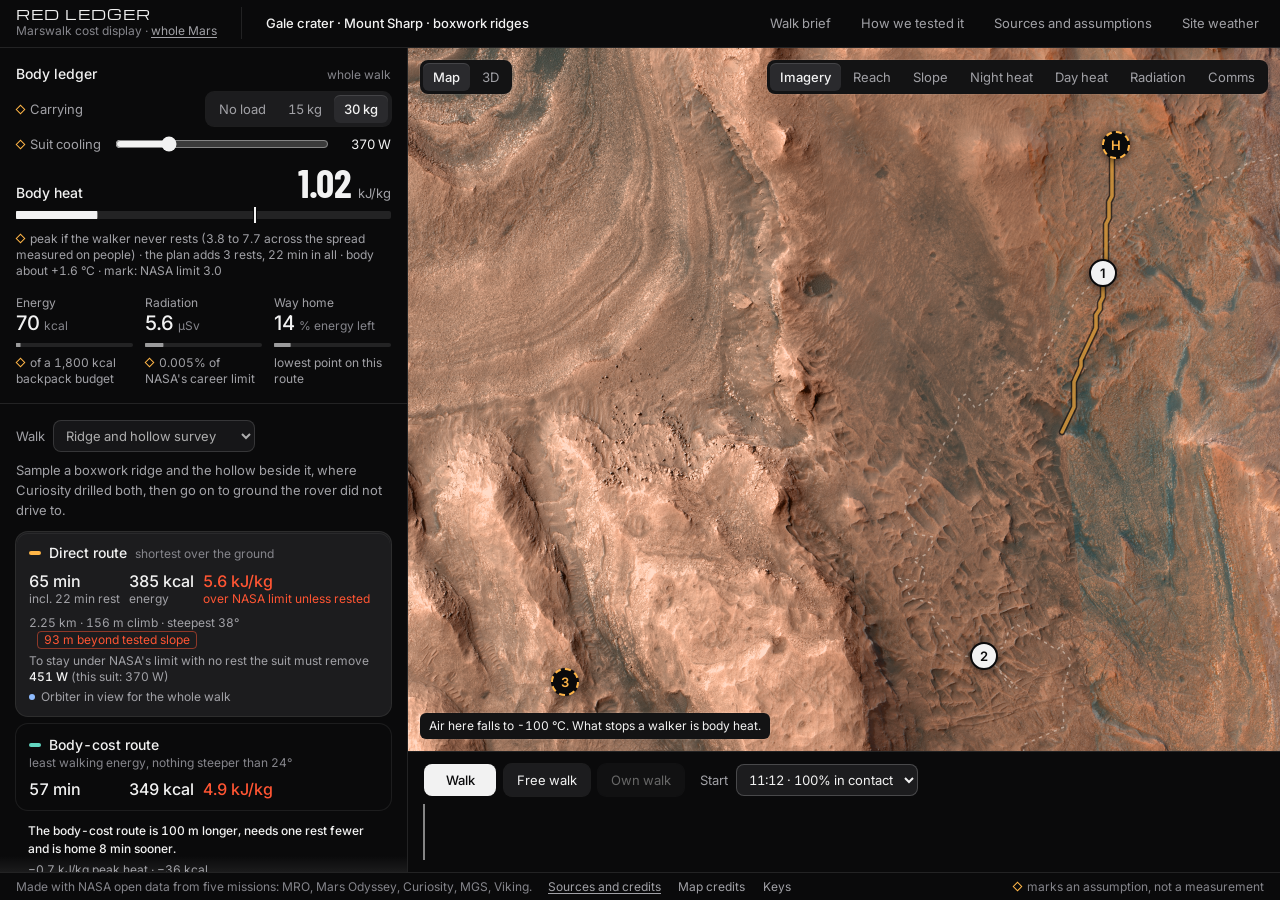
==== commit cb98ba52: "Merge main into walk-ui: walk list, suit cooling, review fixes main changed the walk page as index.h" ====
--- a/classic.html
+++ b/classic.html
@@ -47,10 +47,19 @@
           <span><i class="assume"></i>Carrying</span>
           <nav id="loads" aria-label="Carried load"></nav>
         </div>
+        <div class="loads suit">
+          <label for="cooling"><i class="assume"></i>Suit cooling</label>
+          <input id="cooling" type="range" min="300" max="600" step="10" value="370" autocomplete="off" title="The heat the suit can remove. 370 W is the rating of a NASA prototype in a Mars environment. Drag to see the walk in another suit.">
+          <output id="cooling-value" for="cooling">370 W</output>
+        </div>
         <div class="bars" id="bars"></div>
       </section>
 
       <section class="panel-sec" aria-label="Route comparison">
+        <div class="walk-goal" id="walk-goal" hidden>
+          <label>Walk <select id="walk-pick" title="Ready-made walks with a science goal, or a walk of your own"></select></label>
+          <span id="walk-goal-text"></span>
+        </div>
         <div class="routes" id="routes"></div>
       </section>
 
@@ -98,7 +107,7 @@
       <!-- At the foot of the map: the hint for a walk of your own, and what
            lies under the pointer. -->
       <div class="map-foot">
-        <p class="own-hint" id="own-hint" hidden></p>
+        <p class="own-hint" id="own-hint" hidden><b id="own-verdict"></b><span id="own-hint-text"></span></p>
         <span class="map-coord" id="cursor-coord"></span>
       </div>
     </div>
@@ -137,7 +146,7 @@
   </dialog>
 
   <footer class="foot">
-    <span>Made with NASA open data.</span>
+    <span title="Mars Reconnaissance Orbiter (HiRISE, CTX, elevation), Mars Odyssey (THEMIS), Curiosity (RAD, REMS, cameras, path), Mars Global Surveyor (MOLA), Viking Orbiters. Orbiter positions: NASA/JPL Horizons">Made with NASA open data from five missions: MRO, Mars Odyssey, Curiosity, MGS, Viking.</span>
     <a href="CREDITS.md">Sources and credits</a>
     <details class="chip-pop up" id="map-credits" name="note">
       <summary>Map credits</summary>
--- a/css/hud.css
+++ b/css/hud.css
@@ -823,3 +823,35 @@
 .rec .panel-sec:last-child { display: none; }
 .rec .loads button:not([aria-pressed="true"]) { display: none; }
 .rec .start select { appearance: none; border: 0; background: none; padding: 0; }
+
+/* ---- From the science side's features, in this page's look ---- */
+
+/* The page's opening line rests where the pointer readout is, until the
+   pointer is over the map. A sentence, so it may wrap. */
+.map-coord.opening { color: var(--text); white-space: normal; }
+
+/* The suit's cooling: a slider in the same row as the carried load. The
+   control stays neutral; heat is the only colour in the panel. */
+.loads.suit { gap: 12px; }
+.suit label { flex: none; }
+.suit input { flex: 1; min-width: 0; accent-color: var(--text); }
+.suit output { flex: none; min-width: 48px; font-size: 13px; color: var(--text); text-align: right; font-variant-numeric: tabular-nums; }
+.rec .suit input { display: none; }
+
+/* The walk now shown, and what it is for, above the two routes. */
+.walk-goal { display: flex; flex-wrap: wrap; align-items: center; gap: 8px 12px; margin: 0 0 12px; font-size: 13px; line-height: 20px; color: var(--text); }
+.walk-goal[hidden] { display: none; }
+.walk-goal label { display: flex; flex: none; align-items: center; gap: 8px; color: var(--dim); white-space: nowrap; }
+.walk-goal select { height: 32px; padding: 0 8px; font-size: 13px; color: var(--text); background: var(--raised); border: 1px solid rgba(255, 255, 255, 0.2); border-radius: 8px; }
+.walk-goal option { color: #111; }
+.walk-goal span { flex: 1 1 220px; color: var(--dim); }
+.free .walk-goal { display: none; }
+.rec .walk-goal select { appearance: none; border: 0; background: none; padding: 0; }
+
+/* What a walk of your own comes to, in one line over the hint. */
+.own-hint b { display: block; margin-bottom: 4px; font-size: 14px; line-height: 20px; font-weight: 500; color: var(--text); }
+.own-hint b:empty { display: none; }
+
+/* What the choice of route changes: one sentence, then what it costs. */
+.delta { flex-direction: column; flex-wrap: nowrap; gap: 4px; }
+.delta b { font-weight: 500; line-height: 18px; }
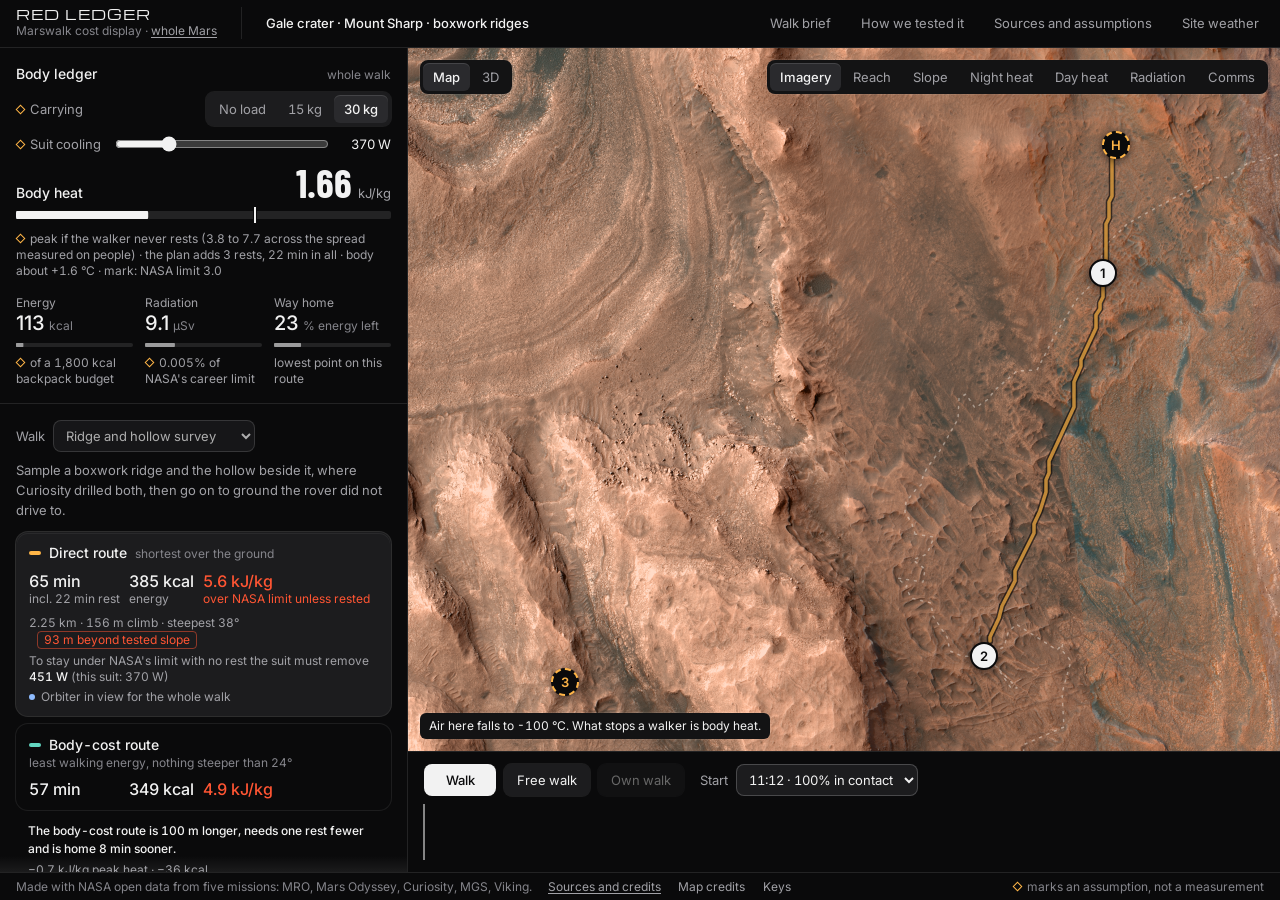
==== commit aac45dcd: "Calm the Own walk and Free walk screens after an unslop pass Own walk: the survey's routes and numbe" ====
--- a/classic.html
+++ b/classic.html
@@ -59,6 +59,9 @@
         <div class="walk-goal" id="walk-goal" hidden>
           <label>Walk <select id="walk-pick" title="Ready-made walks with a science goal, or a walk of your own"></select></label>
           <span id="walk-goal-text"></span>
+          <!-- What a walk of your own comes to, in one sentence, where the
+               goal of a ready-made walk goes. -->
+          <b class="own-verdict" id="own-verdict" hidden></b>
         </div>
         <div class="routes" id="routes"></div>
       </section>
@@ -104,10 +107,10 @@
           <button type="button" class="close" id="target-close" aria-label="Close"><svg viewBox="0 0 16 16" width="16" height="16" fill="none" stroke="currentColor" stroke-width="1.5" stroke-linecap="round" aria-hidden="true"><path d="M4 4l8 8M12 4l-8 8"/></svg></button>
         </aside>
       </div>
-      <!-- At the foot of the map: the hint for a walk of your own, and what
-           lies under the pointer. -->
+      <!-- At the foot of the map: the one-line hint for a walk of your own,
+           or what lies under the pointer. -->
       <div class="map-foot">
-        <p class="own-hint" id="own-hint" hidden><b id="own-verdict"></b><span id="own-hint-text"></span></p>
+        <p class="own-hint" id="own-hint" hidden><span id="own-hint-text"></span></p>
         <span class="map-coord" id="cursor-coord"></span>
       </div>
     </div>
--- a/css/hud.css
+++ b/css/hud.css
@@ -480,26 +480,33 @@
   cursor: pointer;
 }
 
-/* Your own walk: the viewer places the stops on the map. The hint sits at
-   the foot of the map, next to the buttons it belongs to. */
+/* Your own walk: the viewer places the stops on the map. One line at the
+   foot of the map says what to do next; the walk's verdict sits in the
+   panel, over the routes it sums up. While no stop is placed, the routes
+   on screen are the survey's, and they step back so the dashed frame is
+   the one thing to look at. */
 .own .leaflet-container { cursor: crosshair; }
 .stop-own { background: var(--bg); color: var(--text); border: 2px solid var(--text); cursor: pointer; }
 .map-foot { position: absolute; left: 12px; right: 12px; bottom: 12px; display: flex; flex-direction: column; align-items: flex-start; gap: 8px; }
 .map-coord { max-width: 100%; padding: 4px 8px; font-size: 12px; line-height: 16px; color: var(--dim); white-space: pre; overflow: hidden; text-overflow: ellipsis; background: var(--panel); border: 1px solid transparent; border-radius: 6px; box-shadow: var(--ring); }
 .map-coord:empty, #view3d:not([hidden]) ~ .map-window .map-coord { display: none; }
+/* The page's opening line rests while the viewer walks or places stops. */
+.own .map-coord.opening, .free .map-coord.opening { display: none; }
 .own-hint {
-  max-width: min(480px, 100%);
+  max-width: min(640px, 100%);
   margin: 0;
-  padding: 8px 12px;
+  padding: 6px 10px;
   font-size: 13px;
   line-height: 20px;
   background: var(--panel);
   border: 1px solid transparent;
-  border-radius: 8px;
+  border-radius: 6px;
   box-shadow: var(--ring-strong);
 }
 .own-hint[hidden] { display: none; }
 .own #free, .free #own { display: none; }
+.routes, .route-line, .rest-mark { transition: opacity 150ms ease-out; }
+.own-empty .routes, .own-empty .route-line, .own-empty .rest-mark { opacity: 0.4; }
 
 /* The walk strip: the buttons, the start time, and the elevation profile
    with the slider lying over it */
@@ -559,8 +566,9 @@
   border-radius: 0;
 }
 
-/* Free walk: the viewer steers. The planned-route controls step back. */
-.free #progress, .free #play, .free .start { display: none; }
+/* Free walk: the viewer steers. The planned-route controls step back, and
+   the profile of the planned route, which the walker has left, goes. */
+.free #progress, .free #play, .free .start, .free .track { display: none; }
 .free #progress-text { text-align: left; color: var(--text); }
 .free .routes { opacity: 0.45; pointer-events: none; }
 
@@ -845,12 +853,16 @@
 .walk-goal select { height: 32px; padding: 0 8px; font-size: 13px; color: var(--text); background: var(--raised); border: 1px solid rgba(255, 255, 255, 0.2); border-radius: 8px; }
 .walk-goal option { color: #111; }
 .walk-goal span { flex: 1 1 220px; color: var(--dim); }
+.walk-goal span[hidden] { display: none; }
 .free .walk-goal { display: none; }
 .rec .walk-goal select { appearance: none; border: 0; background: none; padding: 0; }
 
-/* What a walk of your own comes to, in one line over the hint. */
-.own-hint b { display: block; margin-bottom: 4px; font-size: 14px; line-height: 20px; font-weight: 500; color: var(--text); }
-.own-hint b:empty { display: none; }
+/* What a walk of your own comes to, in one line where the goal of a
+   ready-made walk goes. It fades while the next plan is being made, with
+   the route cards it sums up. */
+.own-verdict { flex: 1 1 100%; font-size: 13px; line-height: 20px; font-weight: 500; color: var(--text); transition: opacity 150ms ease-out; }
+.own-verdict[hidden] { display: none; }
+.panel-sec:has(.routes[aria-busy="true"]) .own-verdict { opacity: 0.55; }
 
 /* What the choice of route changes: one sentence, then what it costs. */
 .delta { flex-direction: column; flex-wrap: nowrap; gap: 4px; }
